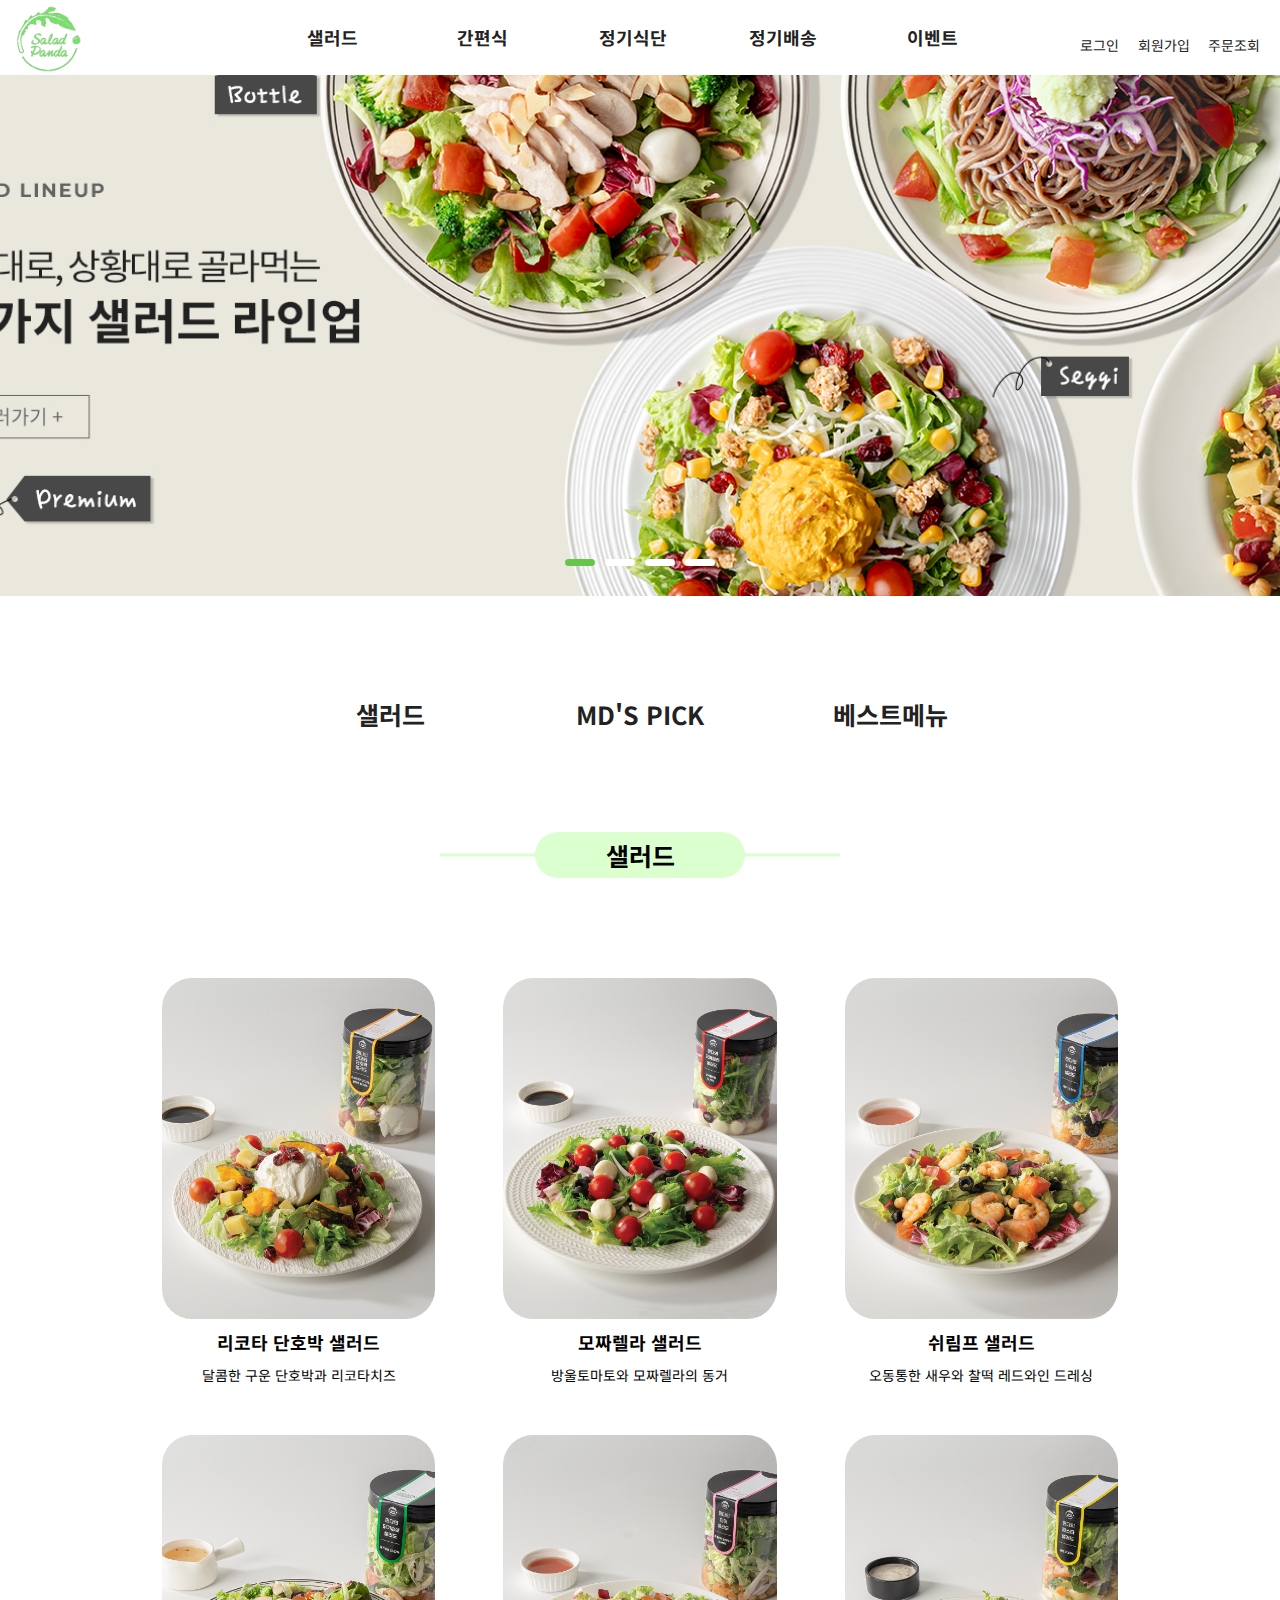
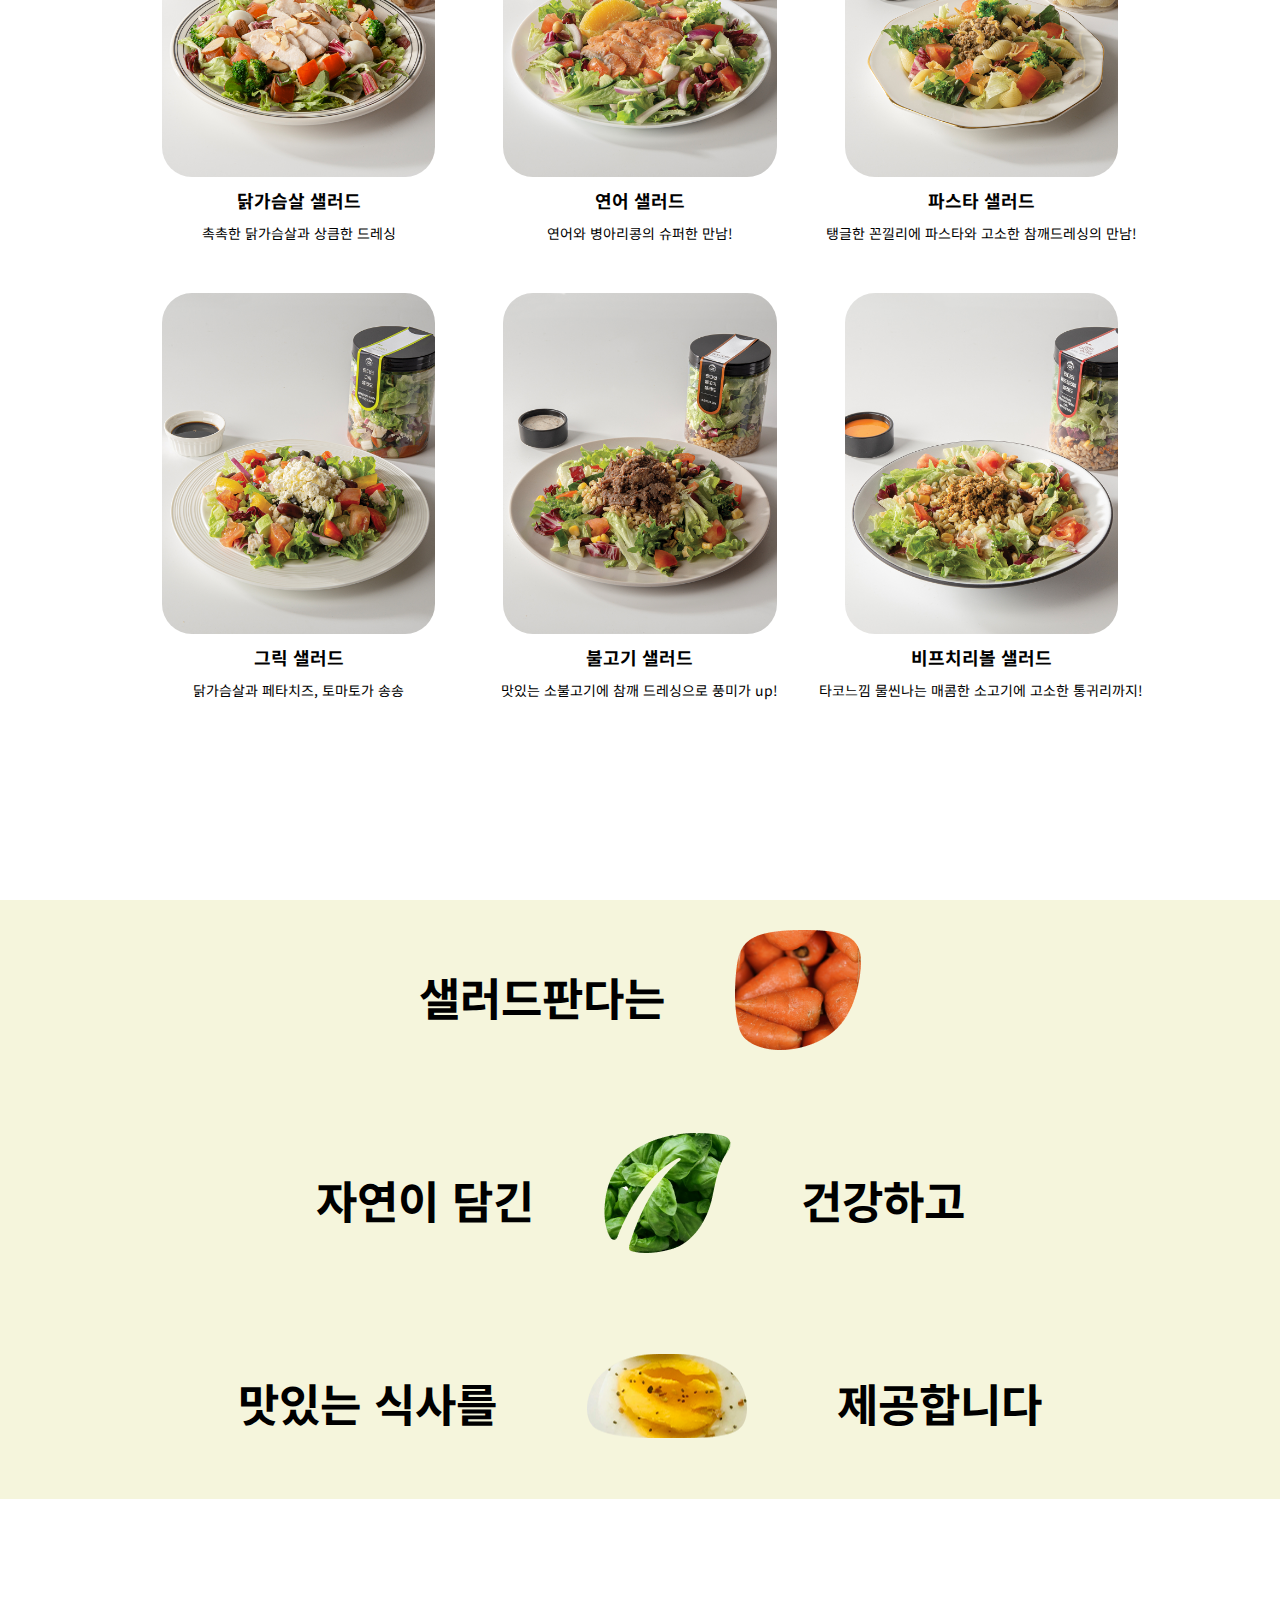
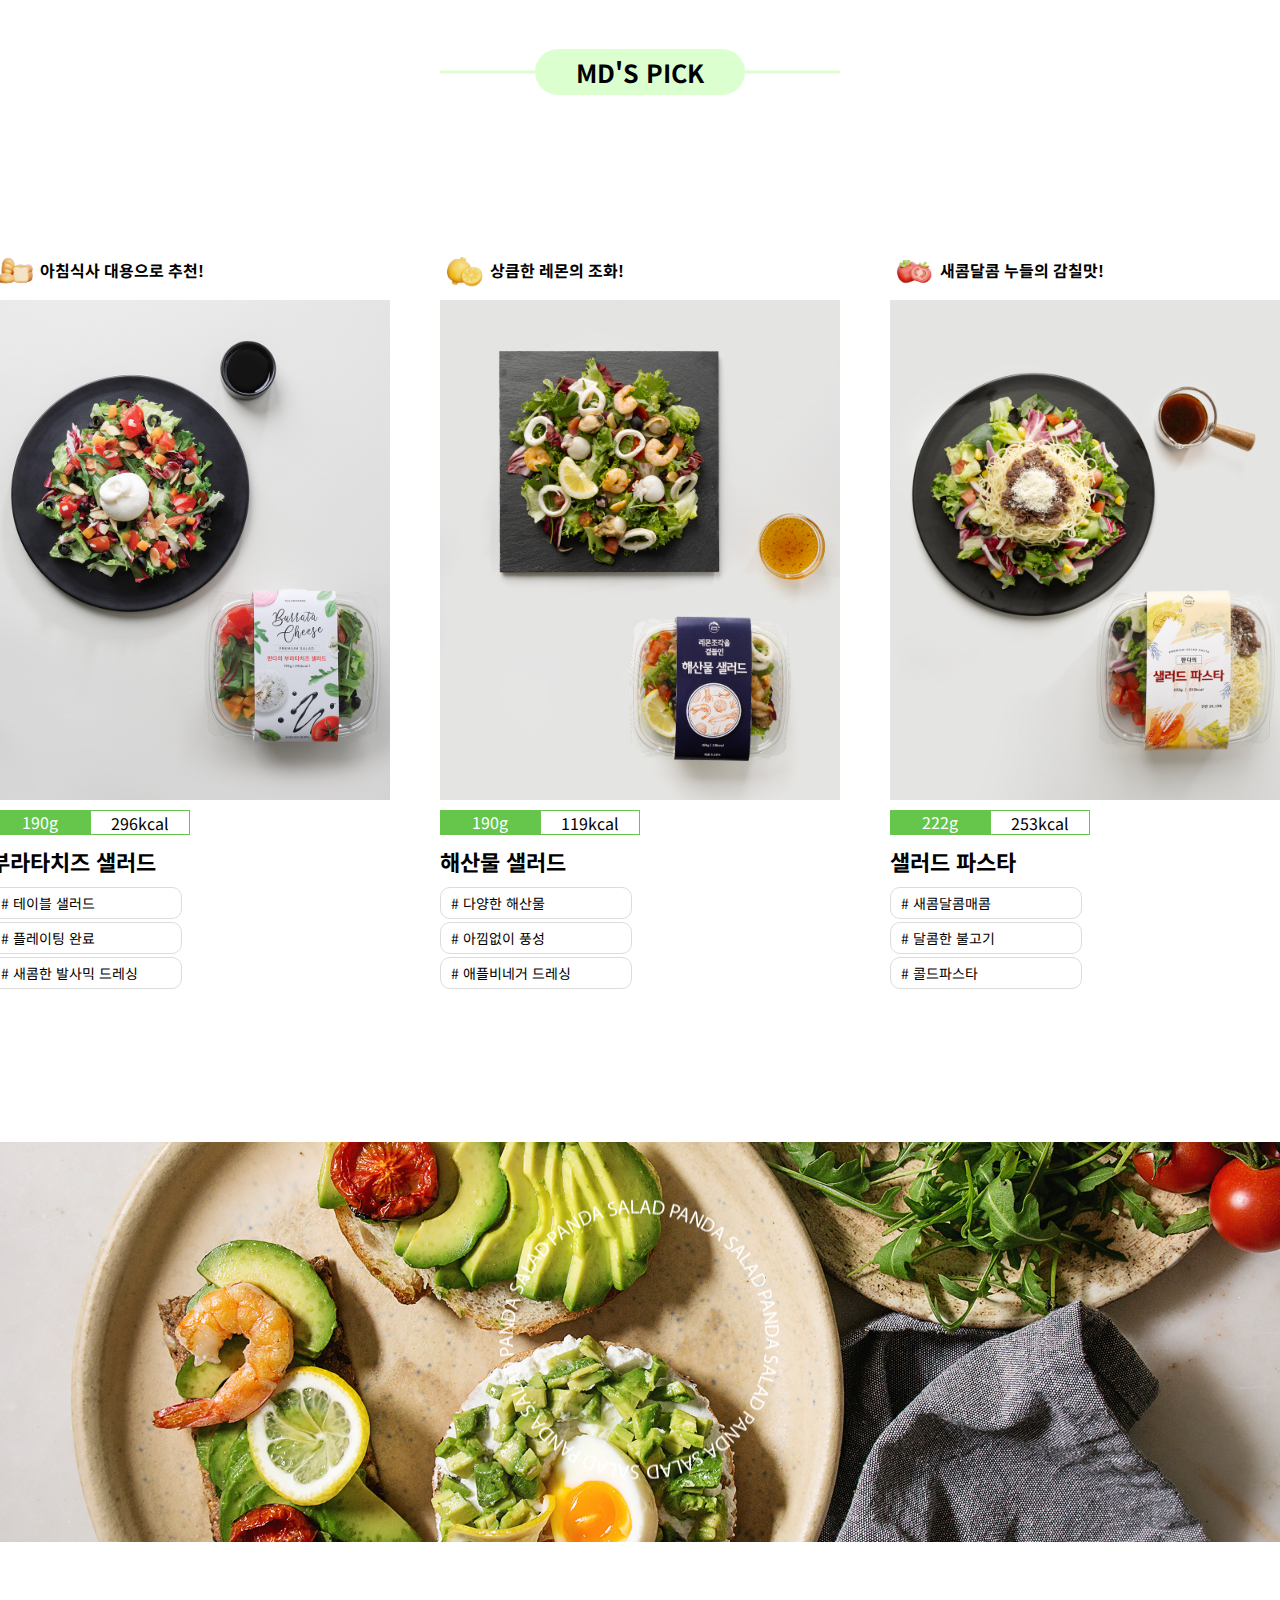
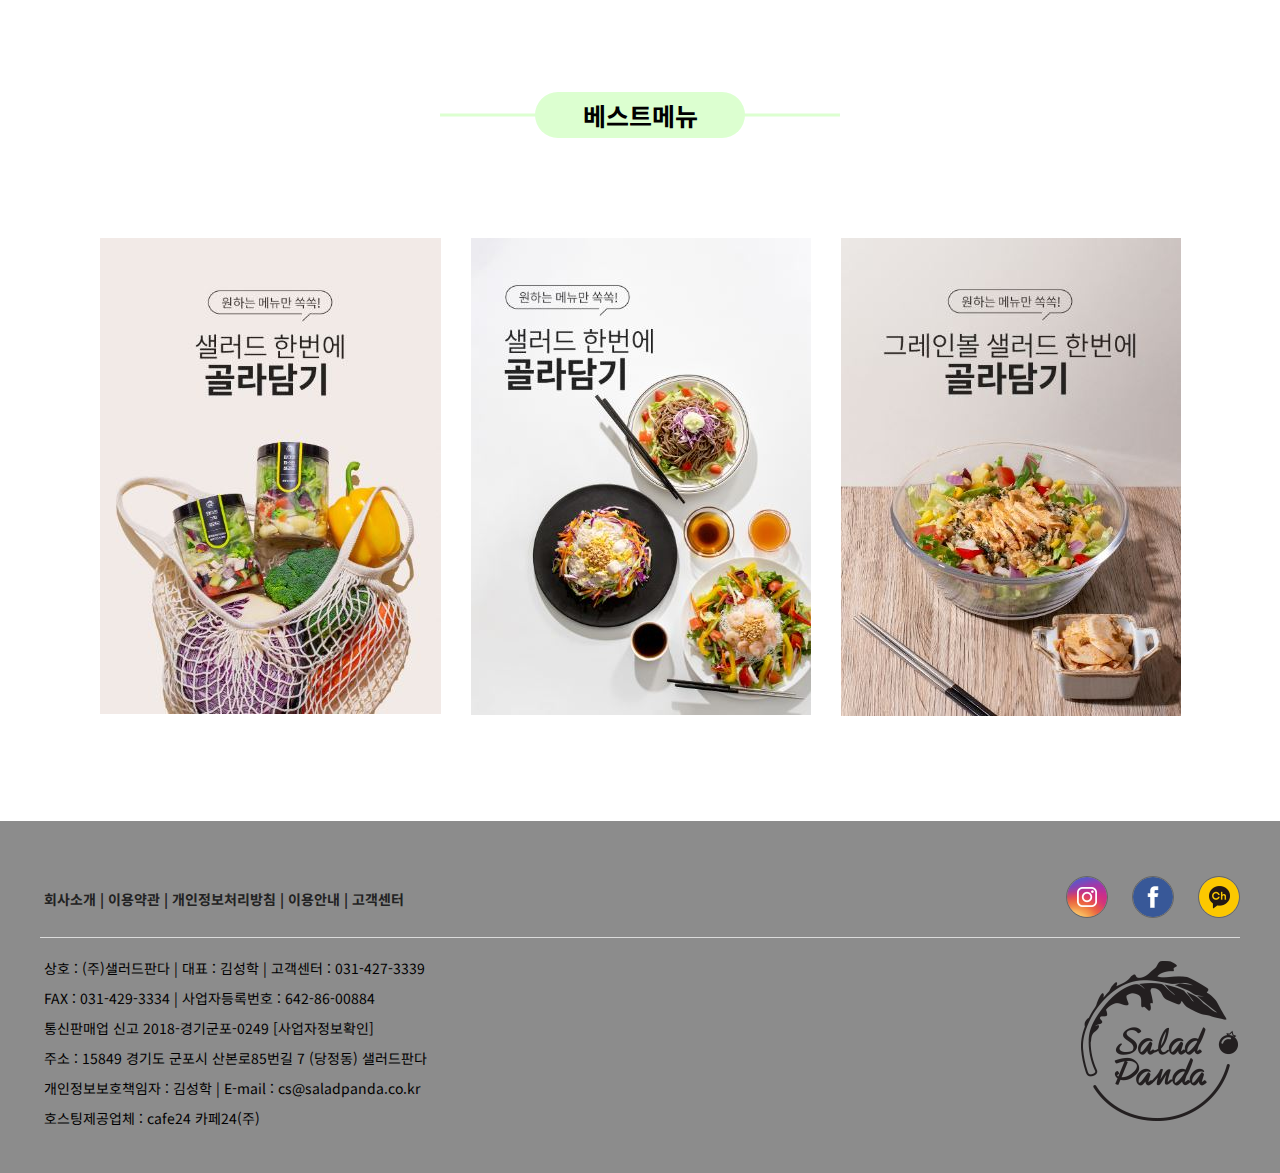
==== subpage1.html @ c969155f "salad" ====
<!DOCTYPE html>
<html lang="ko">
    <head>
        <meta charset="UTF-8" />
        <meta name="viewport" content="width=device-width, initial-scale=1.0" />
        <title>subpage1</title>
        <link rel="stylesheet" href="css/subpage1.css" />
        <script src="js/jquery-3.7.1.min.js"></script>
        <script src="js/subpage1.js"></script>
        <link
            rel="stylesheet"
            href="https://cdnjs.cloudflare.com/ajax/libs/font-awesome/6.7.1/css/all.min.css"
            integrity="sha512-5Hs3dF2AEPkpNAR7UiOHba+lRSJNeM2ECkwxUIxC1Q/FLycGTbNapWXB4tP889k5T5Ju8fs4b1P5z/iB4nMfSQ=="
            crossorigin="anonymous"
            referrerpolicy="no-referrer"
        />
        <link
            href="https://fonts.googleapis.com/css2?family=Black+Han+Sans&family=Dongle&family=Jua&family=Noto+Sans+KR:wght@100..900&family=Ubuntu:ital,wght@0,300;0,400;0,500;0,700;1,300;1,400;1,500;1,700&display=swap"
            rel="stylesheet"
        />
        <link rel="icon" href="img/favicon.png" />
    </head>
    <body>
        <div>
            <header>
                <h1>
                    <a href="subpage1.html"> <img src="img/mainlogo.png" /> </a>
                </h1>
                <ul class="nav">
                    <li>
                        <a href="subpage1.html">샐러드</a>
                        <div class="bar1"></div>
                        <ul class="submenu">
                            <li>
                                <a href="#">샐러드</a>
                            </li>
                            <li>
                                <a href="#">MD'S PICK</a>
                            </li>
                            <li>
                                <a href="#">베스트메뉴</a>
                            </li>
                        </ul>
                    </li>
                    <li>
                        <a href="subpage2.html">간편식</a>
                        <div class="bar1"></div>
                        <ul class="submenu">
                            <li>
                                <a href="#">간편식</a>
                            </li>
                            <li>
                                <a href="#">MD'S PICK</a>
                            </li>
                            <li>
                                <a href="#">베스트메뉴</a>
                            </li>
                        </ul>
                    </li>
                    <li>
                        <a href="subpage3.html">정기식단</a>
                        <div class="bar1"></div>
                        <ul class="submenu">
                            <li>
                                <a href="#">샐러드</a>
                            </li>
                            <li>
                                <a href="#">MD'S PICK</a>
                            </li>
                            <li>
                                <a href="#">베스트메뉴</a>
                            </li>
                        </ul>
                    </li>
                    <li>
                        <a href="#">정기배송</a>
                        <div class="bar1"></div>
                        <ul class="submenu">
                            <li>
                                <a href="#">배송안내</a>
                            </li>
                            <li>
                                <a href="#">배송시간</a>
                            </li>
                            <li>
                                <a href="#">신선포장</a>
                            </li>
                        </ul>
                    </li>
                    <li>
                        <a href="#">이벤트</a>
                        <div class="bar1"></div>
                        <ul class="submenu">
                            <li>
                                <a href="#">이벤트</a>
                            </li>
                            <li>
                                <a href="#">공지사항</a>
                            </li>
                            <li>
                                <a href="#">고객센터</a>
                            </li>
                        </ul>
                    </li>
                </ul>
                <ul class="nav2">
                    <li><a href="#">로그인</a></li>
                    <li><a href="#">회원가입</a></li>
                    <li><a href="#">주문조회</a></li>
                </ul>

                <div class="nav3">
                    <div class="hideMenu">
                        <div class="line1"></div>
                        <div class="line2"></div>
                        <div class="line3"></div>
                    </div>
                    <div class="nav4">
                        <div class="nav4login">
                            <div><a href="#">로그인</a></div>
                            <div><a href="#">회원가입</a></div>
                            <div><a href="#">주문조회</a></div>
                        </div>

                        <ul>
                            <li>
                                <a href="#">샐러드</a>
                                <ul>
                                    <li><a href="#">샐러드</a></li>
                                    <li><a href="#">MD'S PICK</a></li>
                                    <li><a href="#">베스트메뉴</a></li>
                                </ul>
                            </li>
                            <hr />
                            <li>
                                <a href="#">간편식</a>
                                <ul>
                                    <li><a href="#">간편식</a></li>
                                    <li><a href="#">MD'S PICK</a></li>
                                    <li><a href="#">베스트메뉴</a></li>
                                </ul>
                            </li>
                            <hr />
                            <li>
                                <a href="#">정기식단</a>
                                <ul>
                                    <li><a href="#">정기식단</a></li>
                                    <li><a href="#">MD'S PICK</a></li>
                                    <li><a href="#">베스트메뉴</a></li>
                                </ul>
                            </li>
                            <hr />
                            <li>
                                <a href="#">정기배송</a>
                                <ul>
                                    <li><a href="#">배송안내</a></li>
                                    <li><a href="#">배송시간</a></li>
                                    <li><a href="#">신선포장</a></li>
                                </ul>
                            </li>
                            <hr />
                            <li>
                                <a href="#">이벤트</a>
                                <ul>
                                    <li><a href="#">이벤트</a></li>
                                    <li><a href="#">공지사항</a></li>
                                    <li><a href="#">고객센터</a></li>
                                </ul>
                            </li>
                        </ul>
                    </div>
                </div>
            </header>
            <div id="visual">
                <div class="slider">
                    <ul class="panel">
                        <a href="#"><li class="panel1"></li></a>
                        <a href="#"><li class="panel2"></li></a>
                        <a href="#"><li class="panel3"></li></a>
                        <a href="#"><li class="panel4"></li></a>
                    </ul>
                    <ul class="navi">
                        <li class="on"></li>
                        <li></li>
                        <li></li>
                        <li></li>
                    </ul>
                    <a href="#" class="prev"
                        ><i class="fa-solid fa-circle-chevron-left"></i
                    ></a>
                    <a href="#" class="next"
                        ><i class="fa-solid fa-circle-chevron-right"></i
                    ></a>
                </div>
            </div>
            <div id="container">
                <div class="con1">
                    <div class="con1mainTxt">
                        <h3><a href="#">샐러드</a></h3>
                        <h3><a href="#">MD'S PICK</a></h3>
                        <h3><a href="#">베스트메뉴</a></h3>
                    </div>
                    <div class="con1_menu">
                        <div class="top">
                            <h2>샐러드</h2>
                            <div class="hidden"></div>
                        </div>

                        <ul class="con1_menuWrap">
                            <li>
                                <a href="#"
                                    ><img
                                        src="img/subpage1/subpage1_saladmenu1.jpg"
                                /></a>
                                <h4>리코타 단호박 샐러드</h4>
                                <p>달콤한 구운 단호박과 리코타치즈</p>
                            </li>
                            <li>
                                <a href="#"
                                    ><img
                                        src="img/subpage1/subpage1_saladmenu2.jpg"
                                /></a>
                                <h4>모짜렐라 샐러드</h4>
                                <p>방울토마토와 모짜렐라의 동거</p>
                            </li>
                            <li>
                                <a href="#"
                                    ><img
                                        src="img/subpage1/subpage1_saladmenu3.jpg"
                                /></a>
                                <h4>쉬림프 샐러드</h4>
                                <p>오동통한 새우와 찰떡 레드와인 드레싱</p>
                            </li>
                            <li>
                                <a href="#"
                                    ><img
                                        src="img/subpage1/subpage1_saladmenu4.jpg"
                                /></a>
                                <h4>닭가슴살 샐러드</h4>
                                <p>촉촉한 닭가슴살과 상큼한 드레싱</p>
                            </li>
                            <li>
                                <a href="#"
                                    ><img
                                        src="img/subpage1/subpage1_saladmenu5.jpg"
                                /></a>
                                <h4>연어 샐러드</h4>
                                <p>연어와 병아리콩의 슈퍼한 만남!</p>
                            </li>
                            <li>
                                <a href="#"
                                    ><img
                                        src="img/subpage1/subpage1_saladmenu6.jpg"
                                /></a>
                                <h4>파스타 샐러드</h4>
                                <p>
                                    탱글한 꼰낄리에 파스타와 고소한 참깨드레싱의
                                    만남!
                                </p>
                            </li>
                            <li>
                                <a href="#"
                                    ><img
                                        src="img/subpage1/subpage1_saladmenu7.jpg"
                                /></a>
                                <h4>그릭 샐러드</h4>
                                <p>닭가슴살과 페타치즈, 토마토가 송송</p>
                            </li>
                            <li>
                                <a href="#"
                                    ><img
                                        src="img/subpage1/subpage1_saladmenu8.jpg"
                                /></a>
                                <h4>불고기 샐러드</h4>
                                <p>
                                    맛있는 소불고기에 참깨 드레싱으로 풍미가 up!
                                </p>
                            </li>
                            <li>
                                <a href="#"
                                    ><img
                                        src="img/subpage1/subpage1_saladmenu9.jpg"
                                /></a>
                                <h4>비프치리볼 샐러드</h4>
                                <p>
                                    타코느낌 물씬나는 매콤한 소고기에 고소한
                                    통귀리까지!
                                </p>
                            </li>
                        </ul>
                    </div>
                </div>
                <div class="con2">
                    <div class="con2Txt">
                        <ul>
                            <li>샐러드판다는</li>
                            <li class="img1">
                                <img src="img/subpage1/text_shape_01.png" />
                            </li>
                        </ul>
                        <ul>
                            <li>자연이 담긴</li>
                            <li class="img2">
                                <img src="img/subpage1/text_shape_02.png" />
                            </li>
                            <li>건강하고</li>
                        </ul>
                        <ul>
                            <li>맛있는 식사를</li>
                            <li class="img3">
                                <img src="img/subpage1/text_shape_03.png" />
                            </li>
                            <li>제공합니다</li>
                        </ul>
                    </div>
                </div>
                <div class="con3">
                    <div class="top">
                        <h2>MD'S PICK</h2>
                        <div class="hidden"></div>
                    </div>
                    <div class="con3_mdPick">
                        <div>
                            <ul>
                                <li class="con3_mdPickTxt">
                                    <img
                                        src="img/subpage1/subpage1_miniIcon1.JPG"
                                    />
                                    <p>아침식사 대용으로 추천!</p>
                                </li>
                            </ul>
                            <div class="con3_mdPickImg">
                                <a href="#">
                                    <img
                                        src="img/subpage1/subpage1_mdPick1.jpg"
                                /></a>
                            </div>
                            <ul class="con3_mdPickTxt1">
                                <li>
                                    <p class="gram">190g</p>
                                    <p class="kcal">296kcal</p>
                                </li>
                            </ul>
                            <h3>부라타치즈 샐러드</h3>
                            <div class="con3_mdPickTxt2">
                                <p># 테이블 샐러드</p>
                                <p># 플레이팅 완료</p>
                                <p># 새콤한 발사믹 드레싱</p>
                            </div>
                        </div>
                        <div>
                            <ul>
                                <li class="con3_mdPickTxt">
                                    <img
                                        src="img/subpage1/subpage1_miniIcon2.JPG"
                                    />
                                    <p>상큼한 레몬의 조화!</p>
                                </li>
                            </ul>
                            <div class="con3_mdPickImg">
                                <a href="#">
                                    <img
                                        src="img/subpage1/subpage1_mdPick2.jpg"
                                /></a>
                            </div>
                            <ul class="con3_mdPickTxt1">
                                <li>
                                    <p class="gram">190g</p>
                                    <p class="kcal">119kcal</p>
                                </li>
                            </ul>
                            <h3>해산물 샐러드</h3>
                            <div class="con3_mdPickTxt2">
                                <p># 다양한 해산물</p>
                                <p># 아낌없이 풍성</p>
                                <p># 애플비네거 드레싱</p>
                            </div>
                        </div>
                        <div>
                            <ul>
                                <li class="con3_mdPickTxt">
                                    <img
                                        src="img/subpage1/subpage1_miniIcon3.JPG"
                                    />
                                    <p>새콤달콤 누들의 감칠맛!</p>
                                </li>
                            </ul>
                            <div class="con3_mdPickImg">
                                <a href="#">
                                    <img
                                        src="img/subpage1/subpage1_mdPick3.jpg"
                                /></a>
                            </div>
                            <ul class="con3_mdPickTxt1">
                                <li>
                                    <p class="gram">222g</p>
                                    <p class="kcal">253kcal</p>
                                </li>
                            </ul>
                            <h3>샐러드 파스타</h3>
                            <div class="con3_mdPickTxt2">
                                <p># 새콤달콤매콤</p>
                                <p># 달콤한 불고기</p>
                                <p># 콜드파스타</p>
                            </div>
                        </div>
                    </div>
                </div>

                <div class="con4">
                    <div class="circleTxt">
                        <a href="#"
                            ><img src="img/subpage1/circletxt1.png"
                        /></a>
                    </div>
                </div>
                <div class="con5">
                    <div class="top">
                        <h2>베스트메뉴</h2>
                        <div class="hidden"></div>
                    </div>
                    <div class="bestWrap">
                        <div>
                            <a href="#"
                                ><img
                                    src="img/subpage1/subpage1_best_menu1.JPG"
                            /></a>
                        </div>
                        <div>
                            <a href="#"
                                ><img
                                    src="img/subpage1/subpage1_best_menu2.JPG"
                            /></a>
                        </div>
                        <div>
                            <a href="#"
                                ><img
                                    src="img/subpage1/subpage1_best_menu3.JPG"
                            /></a>
                        </div>
                    </div>
                </div>
            </div>

            <footer>
                <div class="footermain">
                    <ul>
                        <li><a href="#">회사소개 |</a></li>
                        <li><a href="#">이용약관 |</a></li>
                        <li><a href="#">개인정보처리방침 |</a></li>
                        <li><a href="#">이용안내 |</a></li>
                        <li><a href="#">고객센터 </a></li>
                    </ul>
                    <ul>
                        <li>
                            <a href="#"><img src="img/sns1.png" /></a>
                        </li>
                        <li>
                            <a href="#"><img src="img/sns2.png" /></a>
                        </li>
                        <li>
                            <a href="#"><img src="img/sns3.png" /></a>
                        </li>
                    </ul>
                </div>

                <div class="footersub">
                    <div class="footersubtxt">
                        <p>
                            상호 : (주)샐러드판다 | <span>대표 : 김성학</span> |
                            <span>고객센터 : 031-427-3339</span>
                        </p>
                        <p>
                            FAX : 031-429-3334 |
                            <span>사업자등록번호 : 642-86-00884</span>
                        </p>
                        <p>
                            통신판매업 신고 2018-경기군포-0249 [사업자정보확인]
                        </p>
                        <p>
                            주소 : 15849 경기도 군포시 산본로85번길 7 (당정동)
                            샐러드판다
                        </p>
                        <p>
                            개인정보보호책임자 : 김성학 |
                            <span>E-mail : cs@saladpanda.co.kr</span>
                        </p>

                        <p>호스팅제공업체 : cafe24 카페24(주)</p>
                    </div>
                    <div>
                        <a href="#"><img src="img/logo.png" /></a>
                    </div>
                </div>
            </footer>
        </div>
    </body>
</html>
---- css/subpage1.css ----
* {
    margin: 0px;
    padding: 0px;
}
ul {
    list-style: none;
}
a {
    text-decoration: none;
    color: #222;
}
html,
body {
    overflow-x: hidden;
    font-family: "Noto Sans KR", sans-serif;
}
/* --------------모바일 버전-------------- */
@media (max-width: 760px) {
    /*header*/
    header {
        width: 100%;
        height: 60px;
        display: flex;
        justify-content: space-between;
        position: fixed;
        z-index: 99;
        background-color: #ffffff;
        margin-top: -20px;
    }
    header a {
        display: block;
    }
    header h1 {
        width: 20%;
        padding: 10px 0px 0px 10px;
    }
    header img {
        width: 50%;
    }
    .nav {
        display: none;
    }
    .submenu {
        display: none;
    }
    .nav2 {
        display: none;
    }
    .hideMenu {
        width: 25px;
        height: 25px;
        /* border: 1px solid red; */
        margin-top: 23px;
        margin-right: 10px;
        position: relative;
        /* display: none; */
    }
    .hideMenu div {
        width: 100%;
        background-color: #222;
        border-radius: 50px;
    }
    .line1 {
        width: 100%;
        height: 3px;
        position: absolute;
        top: 0px;
        left: 0px;
        transition: 0.3s;
    }
    .line2 {
        width: 50%;
        height: 3px;
        position: absolute;
        top: 11px;
        left: 0px;
    }
    .line3 {
        width: 50%;
        height: 3px;
        position: absolute;
        bottom: 0px;
        left: 0px;
    }
    .active .line1 {
        top: 50%;
        transform: translateY(-50%) rotate(35deg);
    }
    .active .line2 {
        opacity: 0;
    }
    .active .line3 {
        bottom: 50%;
        transform: translateY(50%) rotate(-35deg);
    }
    .nav4 {
        width: 100%;
        height: 610px;
        background-color: #fff;
        position: absolute;
        right: 00px;
        top: 60px;
        z-index: 20;
        text-align: center;
        padding: 20px;
        box-sizing: border-box;
        display: none;
    }
    .nav4 a {
        display: block;
    }
    .nav4 > ul > li > a {
        font-size: 18px;
        color: #66c64c;
        font-weight: bold;
    }
    .nav4 li {
        width: 70%;
        display: flex;
        justify-content: space-between;
        text-align: center;
        align-items: center;
        line-height: 30px;
        margin: 0px auto;
        padding: 1px;
    }

    .nav4 li a {
        width: 120px;
        font-size: 14px;
    }
    .nav4 li a:hover {
        font-weight: bold;
        background-color: #66c64c;
        border-radius: 100px;
        color: #fff;
    }
    .nav4 hr {
        width: 100%;
        opacity: 0.5;
    }
    .nav4login {
        width: 100%;
        display: flex;
        justify-content: center;
        gap: 25px;
        padding: 20px;
        margin-bottom: 15px;
        font-size: 14px;
        font-weight: bold;
        box-sizing: border-box;
    }
    .nav4login > div {
        width: 200px;
        height: 30px;
        line-height: 30px;
        border-radius: 10px;
        background-color: rgb(212, 240, 204);
    }

    /*visual*/
    #visual {
        width: 100%;
        height: 100%;
    }
    /*slider*/
    .slider {
        width: 100%;
        height: 0%;
        /* padding-bottom: calc(300 / 1300 * 100%); */
        padding-bottom: 56.25%;
        margin: 10px auto;
        position: relative;
    }
    /*panel*/
    .panel {
        width: 100%;
        height: 400px;
    }
    .panel li {
        position: absolute;
        left: 0px;
        top: 0px;
        width: 100%;
        height: 100%;
        background-repeat: no-repeat;
        background-size: cover;
        background-position: center;
        display: none;
    }
    .panel li:first-child {
        display: block;
    }
    .panel .panel1 {
        background-image: url(../img/moblie_mainpageSlide1.jpg);
    }
    .panel .panel2 {
        background-image: url(../img/moblie_mainpageSlide2.jpg);
    }
    .panel .panel3 {
        background-image: url(../img/moblie_mainpageSlide3.jpg);
    }
    .panel .panel4 {
        background-image: url(../img/moblie_mainpageSlide4.jpg);
    }

    /*navi*/

    .navi {
        position: absolute;
        left: 50%;
        bottom: 30px;
        transform: translateX(-50%);
        display: flex;
        gap: 10px;
    }
    .navi li {
        width: 30px;
        height: 7px;
        background-color: #fff;
        cursor: pointer;
        border-radius: 100px;
    }
    .navi .on {
        background-color: #66c64c;
    }
    /*화살표*/
    .prev,
    .next {
        position: absolute;
        width: 30px;
        height: 20px;
        font-size: 30px;
        color: #66c64c;
        top: 50%;
        transform: translateY(-50%);
    }
    .prev {
        left: 10px;
    }
    .next {
        right: 10px;
    }
    /*container*/
    #container {
        width: 100%;
        height: 100%;
    }
    /*con1*/
    .con1 {
        width: 100%;
        height: 100%;
    }
    .con1mainTxt {
        width: 100%;
        height: 100%;
        text-align: center;
        margin-top: 100px;
        margin-bottom: 30px;
        display: flex;
        justify-content: center;
        /* padding-left: 33px;
    box-sizing: border-box; */
        gap: 50px;
    }
    .con1mainTxt h3 {
        width: 120px;
        font-size: 16px;
    }
    /*con1_menu*/
    .con1_menu {
        width: 100%;
        height: 100%;
    }
    .con1_menu h2 {
        width: 150px;
        font-size: 20px;
        text-align: center;
        margin: 70px auto;
        background-color: rgb(220, 255, 208);
        border-radius: 100px;
        padding: 5px;
    }
    .top {
        position: relative;
    }
    .hidden {
        width: 180px;
        height: 3px;
        background-color: rgb(220, 255, 208);
        position: absolute;
        left: 50%;
        top: 50%;
        transform: translate(-50%, -50%);
        z-index: -10;
    }
    /*con1_menuWrap*/
    .con1_menuWrap {
        width: 100%;
        display: flex;
        justify-content: center;
        gap: 10px;
        flex-wrap: wrap;
        text-align: center;
        /* margin: 50px auto; */
    }
    .con1_menuWrap li {
        width: calc(100% / 3 - 10px);
        margin-bottom: 50px;
    }
    .con1_menuWrap li img {
        width: 80%;
        height: auto;
        border-radius: 30px;
    }
    .con1_menuWrap h4 {
        font-size: 15px;
        padding: 5px 0px 10px 0px;
    }
    .con1_menuWrap p {
        font-size: 10px;
    }
    /*con2*/
    .con2 {
        width: 100%;
        height: 100%;
        background-color: beige;
        margin-top: 150px;
    }
    .con2Txt ul {
        width: 100%;
        height: 100%;
        display: flex;
        justify-content: center;
        /* gap: 30px; */
        align-items: center;
        margin: 0px auto;
        margin-bottom: 10px;
        padding: 30px;
        box-sizing: border-box;
    }
    .con2Txt li {
        font-size: 18px;
        font-weight: bold;
        /* border: 1px solid red; */
        text-align: center;
    }
    .con2Txt li img {
        width: 60%;
    }
    .con2Txt .img1 {
        animation: img1 4s infinite;
    }

    @keyframes img1 {
        0% {
            transform: rotate(0deg);
        }
        50% {
            transform: rotate(90deg);
        }
        100% {
            transform: rotate(0deg);
        }
    }
    .con2Txt .img2 {
        animation: img2 4s infinite;
    }

    @keyframes img2 {
        0% {
            transform: rotate(90deg);
        }
        50% {
            transform: rotate(180deg);
        }
        100% {
            transform: rotate(90deg);
        }
    }
    .con2Txt .img3 {
        animation: img3 4s infinite;
    }

    @keyframes img3 {
        0% {
            transform: translateY(00px);
        }
        50% {
            transform: translateY(40px);
        }
        100% {
            transform: translateY(0px);
        }
    }
    /*con3*/
    .con3 {
        width: 100%;
        height: 100%;
    }
    .con3 h2 {
        width: 150px;
        font-size: 20px;
        text-align: center;
        margin: 100px auto;
        background-color: rgb(220, 255, 208);
        border-radius: 100px;
        padding: 5px;
    }
    .top {
        position: relative;
    }
    .hidden {
        width: 280px;
        height: 3px;
        background-color: rgb(220, 255, 208);
        position: absolute;
        left: 50%;
        top: 50%;
        transform: translate(-50%, -50%);
        z-index: -10;
    }
    .con3_mdPick {
        width: 100%;
        /* display: flex; */
        justify-content: center;
        gap: 30px;
        padding: 0px 20px 0px 20px;
        box-sizing: border-box;
    }

    .con3_mdPick h3 {
        font-size: 22px;
        margin: -5px 0px 10px 0px;
        /* float: right;
        margin-top: -50px; */
    }
    .con3_mdPickTxt {
        display: flex;
        justify-content: center;
        align-items: center;
        font-weight: bold;
        margin-top: 50px;
        margin-bottom: 5px;
        font-size: 16px;
    }
    .con3_mdPickTxt img {
        width: 50px;
        height: 50px;
    }

    .con3_mdPickImg img {
        width: 100%;
    }
    .con3_mdPickTxt1 li {
        width: 100%;
        margin: 5px 0px 5px 0px;
        /* display: flex; */
        /* justify-content: left; */
        text-align: center;
        /* align-items: center; */
    }
    .con3_mdPickTxt1 .gram {
        width: 100px;
        height: 25px;
        background-color: #66c64c;
        color: #fff;
        float: right;
    }
    .con3_mdPickTxt1 .kcal {
        width: 100px;
        height: 25px;
        border: 1px solid #66c64c;
        box-sizing: border-box;
        float: right;
    }
    .con3_mdPickTxt2 {
        display: flex;
        justify-content: center;
        margin-top: 30px;
    }
    .con3_mdPickTxt2 p {
        width: 150px;
        line-height: 30px;
        font-size: 12px;
        /* text-align: center; */
        padding-left: 10px;
        border: 1px solid gainsboro;
        border-radius: 10px;
        margin-bottom: 3px;
    }
    /*con4*/
    .con4 {
        width: 100%;
        height: 400px;
        /* border: 1px solid red; */
        margin-top: 150px;
        background-image: url(../img/subpage1/subpage1_banner1.jpg);
        background-repeat: no-repeat;
        background-position: center;
        background-size: cover;
        position: relative;
    }

    .circleTxt {
        position: absolute;
        left: 50%;
        top: 50%;
        transform: translate(-50%, -50%);
    }

    .circleTxt img {
        animation: circle 10s infinite;
    }
    @keyframes circle {
        0% {
            transform: rotate(0deg);
        }

        100% {
            transform: rotate(360deg);
        }
    }
    /*con5*/
    .con5 {
        width: 100%;
        margin-top: 150px;
    }

    .con5 h2 {
        width: 200px;
        font-size: 25px;
        text-align: center;
        margin: 100px auto;
        background-color: rgb(220, 255, 208);
        border-radius: 100px;
        padding: 5px;
    }
    .top {
        position: relative;
    }
    .hidden {
        width: 400px;
        height: 3px;
        background-color: rgb(220, 255, 208);
        position: absolute;
        left: 50%;
        top: 50%;
        transform: translate(-50%, -50%);
        z-index: -10;
    }
    .bestWrap {
        /* border: 1px solid red; */
        display: flex;
        justify-content: center;
        gap: 30px;
        text-align: center;
    }
    .bestWrap img {
        width: 80%;
        object-fit: contain;
    }
    /*footer*/
    footer {
        width: 100%;
        height: 100%;
        background-color: #8c8c8c;
        padding: 20px 10px 5px 10px;
        box-sizing: border-box;
        margin-top: 100px;
    }
    .footermain {
        width: 100%;
        /* display: flex; */
        /* justify-content: center; */
        /* margin: 0px auto; */
        /* padding: 15px 0px 15px 0px; */
        /* box-sizing: border-box; */
        font-weight: bold;
        font-size: 12px;
        /* border: 1px solid red; */
    }
    .footermain ul {
        width: 100%;
        display: flex;
        justify-content: center;
        /* align-items: center; */
        /* text-align: center; */
    }
    .footermain li {
        text-indent: 4px;
    }
    .footermain img {
        width: 30px;
        height: 30px;
        border: 1px solid #666666;
        border-radius: 100%;
    }
    .footermain ul:nth-child(2) {
        margin-top: 20px;
        width: 100%;
        gap: 10px;
    }
    .footersub {
        width: 100%;
        /* display: flex; */
        /* justify-content: center; */
        margin: 15px auto;
        /* align-items: center; */
        border-top: 1px solid rgb(219, 219, 219);
        padding-top: 15px;
        text-indent: 4px;
        /* border: 1px solid red; */
        text-align: center;
    }
    /* .footersub > div {
        width: 100%;
        text-align: center;
    } */
    .footersub div:nth-child(2) {
        width: 100%;
        /* border: 1px solid red; */
        margin-top: 10px;
    }
    .footersub div:nth-child(2) img {
        width: 20%;
    }
    .footersubtxt p {
        text-align: left;
        line-height: 30px;
        font-size: 12px;
        text-align: center;
    }
}
/* --------------테블릿 버전-------------- */
@media (min-width: 760px) and (max-width: 1200px) {
    /*header*/
    header {
        width: 100%;
        height: 60px;
        display: flex;
        justify-content: space-between;
        position: relative;
        position: fixed;
        z-index: 99;
        background-color: #ffffff;
    }
    header a {
        display: block;
    }
    header h1 {
        padding: 3px 0px 0px 10px;
    }
    header img {
        width: 35%;
    }
    .nav {
        width: 65%;
        display: flex;
        text-align: center;
        align-items: center;
        z-index: 10;
    }
    .nav > li {
        width: 120px;
        height: 60px;
        position: relative;
    }
    .nav > li:hover {
        background-color: rgba(163, 233, 130, 0.2);
    }
    .nav > li > a {
        height: 60px;
        line-height: 60px;
        font-size: 1rem;
        font-weight: bold;
    }
    .bar1 {
        width: 0px;
        height: 3px;
        background-color: rgba(26, 199, 10, 1);
        position: absolute;
        bottom: 0px;
        left: 50%;
        transform: translateX(-50%);
    }
    .submenu {
        height: 60px;
        line-height: 60px;
        display: none;
    }
    .submenu li {
        background-color: #fff;
    }
    .submenu li:hover {
        background-color: rgba(26, 199, 10, 0.555);
        font-weight: bold;
        font-size: 18px;
    }
    .submenu li a:hover {
        color: #fff;
    }
    .nav2 {
        display: none;
    }

    .hideMenu {
        width: 25px;
        height: 25px;
        margin-top: 18px;
        margin-right: 10px;
        position: absolute;
        right: 0;
        top: 0;
    }
    .hideMenu div {
        width: 100%;
        background-color: #222;
        border-radius: 50px;
    }
    .line1 {
        width: 100%;
        height: 3px;
        position: absolute;
        top: 0px;
        left: 0px;
        transition: 0.3s;
    }
    .line2 {
        width: 50%;
        height: 3px;
        position: absolute;
        top: 11px;
        left: 0px;
    }
    .line3 {
        width: 50%;
        height: 3px;
        position: absolute;
        bottom: 0px;
        left: 0px;
    }
    .active .line1 {
        top: 50%;
        transform: translateY(-50%) rotate(35deg);
    }
    .active .line2 {
        opacity: 0;
    }
    .active .line3 {
        bottom: 50%;
        transform: translateY(50%) rotate(-35deg);
    }

    .nav4 {
        width: 40%;
        height: 650px;
        background-color: #ffffff;
        position: absolute;
        right: 00px;
        top: 60px;
        z-index: 20;
        text-align: center;
        padding: 7px;
        box-sizing: border-box;
        display: none;
    }

    .nav4 a {
        display: block;
    }
    .nav4 > ul > li > a {
        font-size: 16px;
        color: #66c64c;
        font-weight: bold;
    }
    .nav4 li {
        width: 70%;
        display: flex;
        justify-content: space-between;
        text-align: center;
        align-items: center;
        line-height: 30px;
        margin: 0px auto;
    }

    .nav4 li a {
        width: 120px;
        font-size: 14px;
    }
    .nav4 li a:hover {
        font-weight: bold;
        background-color: #66c64c;
        border-radius: 100px;
        color: #fff;
    }
    .nav4 hr {
        width: 100%;
        opacity: 0.5;
        margin: 10px 0px;
    }
    .nav4login {
        width: 100%;
        display: flex;
        justify-content: center;
        gap: 25px;
        padding: 20px;
        margin-bottom: 15px;
        font-size: 14px;
        font-weight: bold;
        box-sizing: border-box;
    }
    .nav4login > div {
        width: 200px;
        height: 30px;
        line-height: 30px;
        border-radius: 10px;
        background-color: rgb(212, 240, 204);
    }
    /*visual*/
    #visual {
        width: 100%;
        height: 100%;
    }
    /*slider*/
    .slider {
        width: 100%;
        height: 0;
        padding-bottom: 35%;
        margin: 0px auto;
        position: relative;
    }
    /*panel*/
    .panel {
        width: 100%;
        height: 100%;
    }
    .panel li {
        position: absolute;
        left: 0px;
        top: 0px;
        width: 100%;
        height: 100%;
        background-repeat: no-repeat;
        background-size: cover;
        background-position: center;
        display: none;
    }
    .panel li:first-child {
        display: block;
    }
    .panel .panel1 {
        background-image: url(../img/mainpageSlide1.jpg);
    }
    .panel .panel2 {
        background-image: url(../img/mainpageSlide2.jpg);
    }
    .panel .panel3 {
        background-image: url(../img/mainpageSlide3.jpg);
    }
    .panel .panel4 {
        background-image: url(../img/mainpageSlide4.jpg);
    }

    /*navi*/

    .navi {
        position: absolute;
        left: 50%;
        bottom: 30px;
        transform: translateX(-50%);
        display: flex;
        gap: 10px;
    }
    .navi li {
        width: 30px;
        height: 7px;
        background-color: #fff;
        cursor: pointer;
        border-radius: 100px;
    }
    .navi .on {
        background-color: #66c64c;
    }
    /*화살표*/
    .prev,
    .next {
        position: absolute;
        width: 30px;
        height: 20px;
        font-size: 30px;
        color: #66c64c;
        top: 45%;
        transform: translateY(-45%);
    }
    .prev {
        left: 10px;
    }
    .next {
        right: 10px;
    }
    /*container*/
    #container {
        width: 100%;
        height: 100%;
    }
    /*con1*/
    .con1 {
        width: 100%;
        height: 100%;
    }
    .con1mainTxt {
        width: 100%;
        height: 100%;
        text-align: center;
        margin-top: 100px;
        margin-bottom: 30px;

        display: flex;
        justify-content: center;
        gap: 50px;
    }
    .con1mainTxt h3 {
        width: 150px;
        font-size: 22px;
    }
    /*con1_menu*/
    .con1_menu {
        width: 100%;
        height: 100%;
    }
    .con1_menu h2 {
        width: 200px;
        font-size: 25px;
        text-align: center;
        margin: 70px auto;
        background-color: rgb(220, 255, 208);
        border-radius: 100px;
        padding: 5px;
    }
    .top {
        position: relative;
    }
    .hidden {
        width: 400px;
        height: 3px;
        background-color: rgb(220, 255, 208);
        position: absolute;
        left: 50%;
        top: 50%;
        transform: translate(-50%, -50%);
        z-index: -10;
    }
    /*con1_menuWrap*/
    .con1_menuWrap {
        width: 100%;
        display: flex;
        justify-content: center;
        gap: 20px;
        flex-wrap: wrap;
        text-align: center;
        margin: 50px auto;
    }
    .con1_menuWrap li {
        width: calc(100% / 3 - 20px);
        margin-bottom: 50px;
    }
    .con1_menuWrap li img {
        width: 80%;
        height: auto;
        border-radius: 30px;
    }
    .con1_menuWrap h4 {
        font-size: 18px;
        padding: 5px 0px 10px 0px;
    }
    .con1_menuWrap p {
        font-size: 14px;
    }
    /*con2*/
    .con2 {
        width: 100%;
        height: 100%;
        background-color: beige;
        margin-top: 150px;
    }
    .con2Txt ul {
        width: 80%;
        display: flex;
        justify-content: center;
        gap: 30px;
        align-items: center;
        margin: 0px auto;
        margin-bottom: 10px;
        padding: 30px;
    }
    .con2Txt li {
        font-size: 40px;
        font-weight: bold;
    }
    .con2Txt .img1 {
        animation: img1 4s infinite;
    }

    @keyframes img1 {
        0% {
            transform: rotate(0deg);
        }
        50% {
            transform: rotate(90deg);
        }
        100% {
            transform: rotate(0deg);
        }
    }
    .con2Txt .img2 {
        animation: img2 4s infinite;
    }

    @keyframes img2 {
        0% {
            transform: rotate(90deg);
        }
        50% {
            transform: rotate(180deg);
        }
        100% {
            transform: rotate(90deg);
        }
    }
    .con2Txt .img3 {
        animation: img3 4s infinite;
    }

    @keyframes img3 {
        0% {
            transform: translateY(00px);
        }
        50% {
            transform: translateY(40px);
        }
        100% {
            transform: translateY(0px);
        }
    }
    /*con3*/
    .con3 {
        width: 100%;
        height: 100%;
    }
    .con3 h2 {
        width: 200px;
        font-size: 25px;
        text-align: center;
        margin: 100px auto;
        background-color: rgb(220, 255, 208);
        border-radius: 100px;
        padding: 5px;
    }
    .top {
        position: relative;
    }
    .hidden {
        width: 400px;
        height: 3px;
        background-color: rgb(220, 255, 208);
        position: absolute;
        left: 50%;
        top: 50%;
        transform: translate(-50%, -50%);
        z-index: -10;
    }
    .con3_mdPick {
        width: 100%;
        display: flex;
        justify-content: center;
        gap: 30px;
        padding: 0px 20px 0px 20px;
        box-sizing: border-box;
    }
    .con3_mdPick h3 {
        font-size: 22px;
        margin: 10px 0px 10px 0px;
    }
    .con3_mdPickTxt {
        display: flex;
        align-items: center;
        font-weight: bold;
        margin-bottom: 5px;
        font-size: 13px;
    }
    .con3_mdPickTxt img {
        width: 50px;
        height: 50px;
    }
    /* .con3_mdPickImg {
        text-align: center;
    } */
    .con3_mdPickImg img {
        width: 100%;
    }
    .con3_mdPickTxt1 li {
        width: 100%;
        margin: 5px 0px 5px 0px;
        display: flex;
        justify-content: left;
        text-align: center;
        align-items: center;
    }
    .con3_mdPickTxt1 .gram {
        width: 100px;
        height: 25px;
        background-color: #66c64c;
        color: #fff;
    }
    .con3_mdPickTxt1 .kcal {
        width: 100px;
        height: 25px;
        border: 1px solid #66c64c;
        box-sizing: border-box;
    }
    .con3_mdPickTxt2 p {
        width: 180px;
        line-height: 30px;
        font-size: 14px;
        /* text-align: center; */
        padding-left: 10px;
        border: 1px solid gainsboro;
        border-radius: 10px;
        margin-bottom: 3px;
    }
    /*con4*/
    .con4 {
        width: 100%;
        height: 600px;
        /* border: 1px solid red; */
        margin-top: 150px;
        background-image: url(../img/subpage1/subpage1_banner1.jpg);
        background-repeat: no-repeat;
        background-position: center;
        background-size: cover;
        position: relative;
    }

    .circleTxt {
        position: absolute;
        left: 50%;
        top: 50%;
        transform: translate(-50%, -50%);
    }

    .circleTxt img {
        animation: circle 10s infinite;
    }
    @keyframes circle {
        0% {
            transform: rotate(0deg);
        }

        100% {
            transform: rotate(360deg);
        }
    }
    /*con5*/
    .con5 {
        width: 100%;
        margin-top: 150px;
    }

    .con5 h2 {
        width: 200px;
        font-size: 25px;
        text-align: center;
        margin: 100px auto;
        background-color: rgb(220, 255, 208);
        border-radius: 100px;
        padding: 5px;
    }
    .top {
        position: relative;
    }
    .hidden {
        width: 400px;
        height: 3px;
        background-color: rgb(220, 255, 208);
        position: absolute;
        left: 50%;
        top: 50%;
        transform: translate(-50%, -50%);
        z-index: -10;
    }
    .bestWrap {
        /* border: 1px solid red; */
        display: flex;
        justify-content: center;
        gap: 30px;
        text-align: center;
    }
    .bestWrap img {
        width: 80%;
        object-fit: contain;
    }
    /*footer*/
    footer {
        width: 100%;
        height: 100%;
        background-color: #8c8c8c;
        padding: 40px;
        margin-top: 100px;
        box-sizing: border-box;
        font-size: 12px;
    }
    .footermain {
        width: 100%;
        display: flex;
        justify-content: center;
        margin: 0px auto;
        padding: 15px 0px 15px 0px;
        font-weight: bold;
    }
    .footermain ul {
        width: 100%;
        display: flex;
        align-items: center;
        text-align: center;
    }
    .footermain li {
        text-indent: 4px;
    }
    .footermain img {
        width: 40px;
        height: 40px;
        border: 1px solid #666666;
        border-radius: 100%;
    }
    .footermain ul:nth-child(2) {
        width: 20%;
        gap: 20px;
    }
    .footersub {
        width: 100%;
        display: flex;
        justify-content: center;
        margin: 0px auto;
        align-items: center;
        border-top: 1px solid rgb(219, 219, 219);
        padding-top: 15px;
        text-indent: 4px;
    }
    .footersub > div {
        width: 100%;
        text-align: center;
    }
    .footersub div:nth-child(2) {
        width: 20%;
    }
    .footersubtxt p {
        text-align: left;
        line-height: 30px;
    }
}
/******************pc version*************/
@media (min-width: 1200px) {
    /*header*/
    header {
        width: 100%;
        height: 75px;
        display: flex;
        justify-content: space-between;
        position: fixed;
        z-index: 99;
        background-color: #ffffff;
    }
    header a {
        display: block;
    }
    header h1 {
        padding: 5px 0px 0px 15px;
    }
    header img {
        width: 40%;
    }
    .nav {
        display: flex;
        text-align: center;
        margin: 0px auto;
        align-items: center;
        z-index: 10;
    }
    .nav > li {
        width: 150px;
        height: 75px;
        position: relative;
    }
    .nav > li:hover {
        background-color: rgba(163, 233, 130, 0.2);
    }
    .nav > li > a {
        height: 75px;
        line-height: 75px;
        font-size: 18px;
        font-weight: bold;
    }
    .bar1 {
        width: 0px;
        height: 3px;
        background-color: rgba(26, 199, 10, 1);
        position: absolute;
        bottom: 0px;
        left: 50%;
        transform: translateX(-50%);
    }
    .submenu {
        height: 70px;
        line-height: 70px;
        display: none;
        background-color: #fff;
    }
    .submenu li {
        background-color: #fff;
    }
    .submenu li:hover {
        background-color: rgba(26, 199, 10, 0.5);
        font-weight: bold;
        font-size: 20px;
    }
    .submenu li a:hover {
        color: #fff;
    }
    .nav2 {
        width: 200px;
        display: flex;
        justify-content: space-between;
        gap: 10px;
        align-items: center;
        font-size: 14px;
        margin-top: 15px;
        padding-right: 20px;
        box-sizing: border-box;
    }
    .nav3 {
        display: none;
    }

    /*visual*/
    #visual {
        width: 100%;
        height: 100%;
    }
    /*slider*/
    .slider {
        width: 100%;
        height: 596px;
        margin: 00px auto;
        position: relative;
    }
    /*panel*/
    .panel {
        width: 100%;
        height: 100%;
    }
    .panel li {
        position: absolute;
        left: 0px;
        top: 0px;
        width: 100%;
        height: 100%;
        background-repeat: no-repeat;
        background-size: cover;
        background-position: center;
        display: none;
    }
    .panel li:first-child {
        display: block;
    }
    .panel .panel1 {
        background-image: url(../img/mainpageSlide4.jpg);
    }
    .panel .panel2 {
        background-image: url(../img/mainpageSlide3.jpg);
    }
    .panel .panel3 {
        background-image: url(../img/mainpageSlide2.jpg);
    }
    .panel .panel4 {
        background-image: url(../img/mainpageSlide1.jpg);
    }

    /*navi*/

    .navi {
        position: absolute;
        left: 50%;
        bottom: 30px;
        transform: translateX(-50%);
        display: flex;
        gap: 10px;
    }
    .navi li {
        width: 30px;
        height: 7px;
        background-color: #fff;
        cursor: pointer;
        border-radius: 100px;
    }
    .navi .on {
        background-color: #66c64c;
    }
    /*화살표*/
    .prev,
    .next {
        position: absolute;
        width: 30px;
        height: 20px;
        font-size: 30px;
        color: #66c64c;
        top: 55%;
        transform: translateY(-55%);
    }
    .prev {
        left: 10px;
    }
    .next {
        right: 10px;
    }
    /*container*/
    #container {
        width: 100%;
        height: 100%;
    }
    /*con1*/
    .con1 {
        width: 100%;
        height: 100%;
    }
    .con1mainTxt {
        width: 100%;
        height: 100%;
        text-align: center;
        margin-top: 100px;
        margin-bottom: 30px;
        font-size: 30px;
        display: flex;
        justify-content: center;
        gap: 50px;
    }
    .con1mainTxt h3 {
        width: 200px;
        font-size: 25px;
    }
    /*con1_menu*/
    .con1_menu {
        width: 100%;
        height: 100%;
    }
    .con1_menu h2 {
        width: 200px;
        font-size: 25px;
        text-align: center;
        margin: 100px auto;
        background-color: rgb(220, 255, 208);
        border-radius: 100px;
        padding: 5px;
    }
    .top {
        position: relative;
    }
    .hidden {
        width: 400px;
        height: 3px;
        background-color: rgb(220, 255, 208);
        position: absolute;
        left: 50%;
        top: 50%;
        transform: translate(-50%, -50%);
        z-index: -10;
    }
    /*con1_menuWrap*/
    .con1_menuWrap {
        width: 80%;
        display: flex;
        justify-content: center;
        flex-wrap: wrap;
        text-align: center;
        margin: 0px auto;
    }
    .con1_menuWrap li {
        width: calc(100% / 3);
        margin-bottom: 50px;
    }
    .con1_menuWrap li img {
        width: 80%;
        height: auto;
        border-radius: 30px;
    }
    .con1_menuWrap h4 {
        font-size: 18px;
        padding: 5px 0px 10px 0px;
    }
    .con1_menuWrap p {
        font-size: 14px;
    }
    /*con2*/
    .con2 {
        width: 100%;
        height: 100%;
        background-color: beige;
        margin-top: 150px;
    }
    .con2Txt ul {
        width: 80%;
        display: flex;
        justify-content: center;
        gap: 70px;
        align-items: center;
        margin: 0px auto;
        margin-bottom: 10px;
        padding: 30px;
    }
    .con2Txt li {
        font-size: 45px;
        font-weight: bold;
    }
    .con2Txt .img1 {
        animation: img1 4s infinite;
    }

    @keyframes img1 {
        0% {
            transform: rotate(0deg);
        }
        50% {
            transform: rotate(90deg);
        }
        100% {
            transform: rotate(0deg);
        }
    }
    .con2Txt .img2 {
        animation: img2 4s infinite;
    }

    @keyframes img2 {
        0% {
            transform: rotate(90deg);
        }
        50% {
            transform: rotate(180deg);
        }
        100% {
            transform: rotate(90deg);
        }
    }
    .con2Txt .img3 {
        animation: img3 4s infinite;
    }

    @keyframes img3 {
        0% {
            transform: translateY(00px);
        }
        50% {
            transform: translateY(40px);
        }
        100% {
            transform: translateY(0px);
        }
    }
    /*con3*/
    .con3 {
        width: 100%;
        height: 100%;
    }
    .con3 h2 {
        width: 200px;
        font-size: 25px;
        text-align: center;
        margin: 150px auto;
        background-color: rgb(220, 255, 208);
        border-radius: 100px;
        padding: 5px;
    }
    .top {
        position: relative;
    }
    .hidden {
        width: 400px;
        height: 3px;
        background-color: rgb(220, 255, 208);
        position: absolute;
        left: 50%;
        top: 50%;
        transform: translate(-50%, -50%);
        z-index: -10;
    }
    .con3_mdPick {
        width: 100%;
        display: flex;
        justify-content: center;
        gap: 50px;
    }
    .con3_mdPick h3 {
        font-size: 22px;
        margin: 10px 0px 10px 0px;
    }
    .con3_mdPickTxt {
        display: flex;
        align-items: center;
        font-weight: bold;
        margin-bottom: 5px;
    }
    .con3_mdPickTxt img {
        width: 50px;
        height: 50px;
    }
    .con3_mdPickImg img {
        width: 400px;
    }
    .con3_mdPickTxt1 li {
        width: 100%;
        margin: 5px 0px 5px 0px;
        display: flex;
        justify-content: left;
        text-align: center;
        align-items: center;
    }
    .con3_mdPickTxt1 .gram {
        width: 100px;
        height: 25px;
        background-color: #66c64c;
        color: #fff;
    }
    .con3_mdPickTxt1 .kcal {
        width: 100px;
        height: 25px;
        border: 1px solid #66c64c;
        box-sizing: border-box;
    }
    .con3_mdPickTxt2 p {
        width: 180px;
        line-height: 30px;
        font-size: 14px;
        /* text-align: center; */
        padding-left: 10px;
        border: 1px solid gainsboro;
        border-radius: 10px;
        margin-bottom: 3px;
    }
    /*con4*/
    .con4 {
        width: 100%;
        height: 400px;
        /* border: 1px solid red; */
        margin-top: 150px;
        background-image: url(../img/subpage1/subpage1_banner1.jpg);
        background-repeat: no-repeat;
        background-position: center;
        background-size: cover;
        position: relative;
    }

    .circleTxt {
        position: absolute;
        left: 50%;
        top: 50%;
        transform: translate(-50%, -50%);
    }

    .circleTxt img {
        animation: circle 10s infinite;
    }
    @keyframes circle {
        0% {
            transform: rotate(0deg);
        }

        100% {
            transform: rotate(360deg);
        }
    }
    /*con5*/
    .con5 {
        width: 100%;
        margin-top: 150px;
    }

    .con5 h2 {
        width: 200px;
        font-size: 25px;
        text-align: center;
        margin: 100px auto;
        background-color: rgb(220, 255, 208);
        border-radius: 100px;
        padding: 5px;
    }
    .top {
        position: relative;
    }
    .hidden {
        width: 400px;
        height: 3px;
        background-color: rgb(220, 255, 208);
        position: absolute;
        left: 50%;
        top: 50%;
        transform: translate(-50%, -50%);
        z-index: -10;
    }
    .bestWrap {
        /* border: 1px solid red; */
        display: flex;
        justify-content: center;
        gap: 30px;
    }
    .bestWrap img {
        width: 100%;
        object-fit: contain;
    }
    /*footer*/
    footer {
        width: 100%;
        height: 100%;
        background-color: #8c8c8c;
        padding: 40px;
        margin-top: 100px;
        box-sizing: border-box;
        font-size: 14px;
    }
    .footermain {
        width: 1200px;
        display: flex;
        justify-content: center;
        margin: 0px auto;
        padding: 15px 0px 15px 0px;
        font-weight: bold;
    }
    .footermain ul {
        width: 100%;
        display: flex;
        align-items: center;
        text-align: center;
    }
    .footermain li {
        text-indent: 4px;
    }
    .footermain img {
        width: 40px;
        height: 40px;
        border: 1px solid #666666;
        border-radius: 100%;
    }
    .footermain ul:nth-child(2) {
        width: 15%;
        gap: 20px;
    }
    .footersub {
        width: 1200px;
        display: flex;
        justify-content: center;
        margin: 0px auto;
        align-items: center;
        border-top: 1px solid rgb(219, 219, 219);
        padding-top: 15px;
        text-indent: 4px;
    }
    .footersub > div {
        width: 100%;
        text-align: center;
    }
    .footersub div:nth-child(2) {
        width: 15%;
    }
    .footersubtxt p {
        text-align: left;
        line-height: 30px;
    }
}
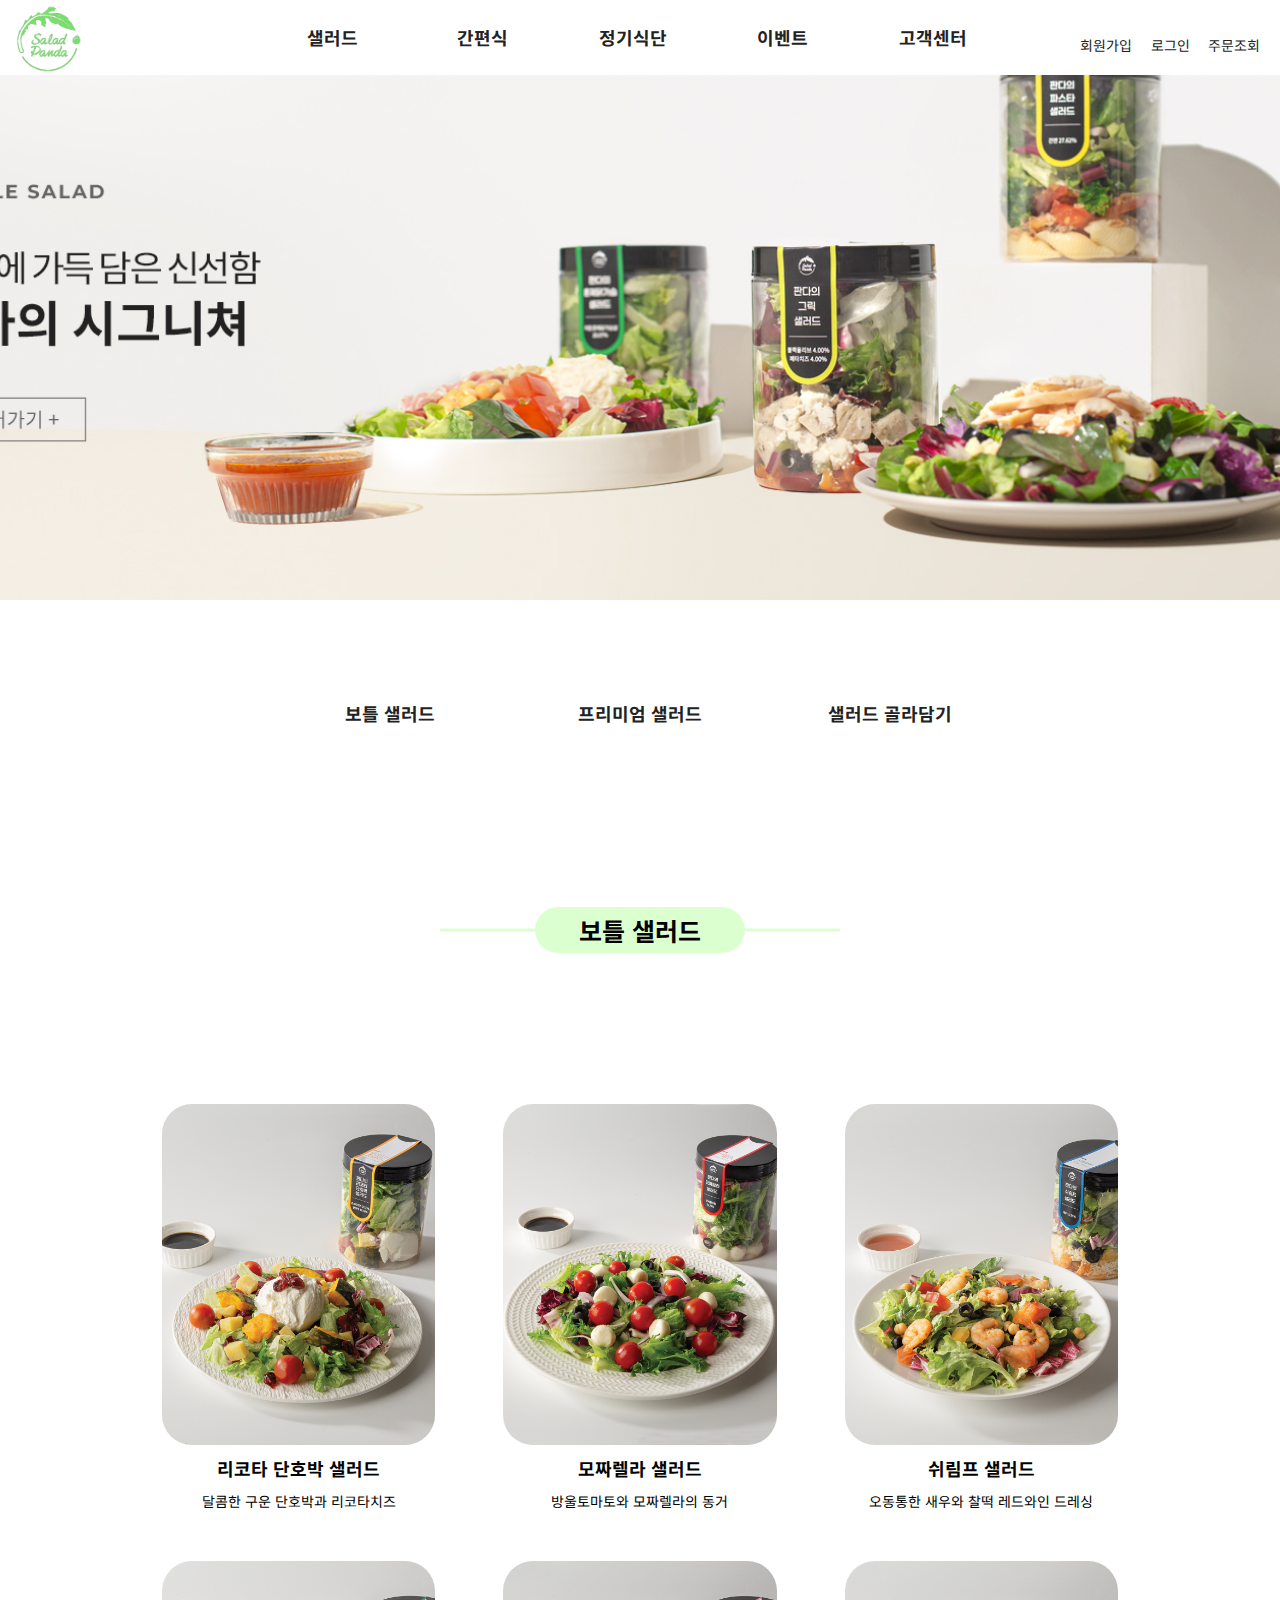
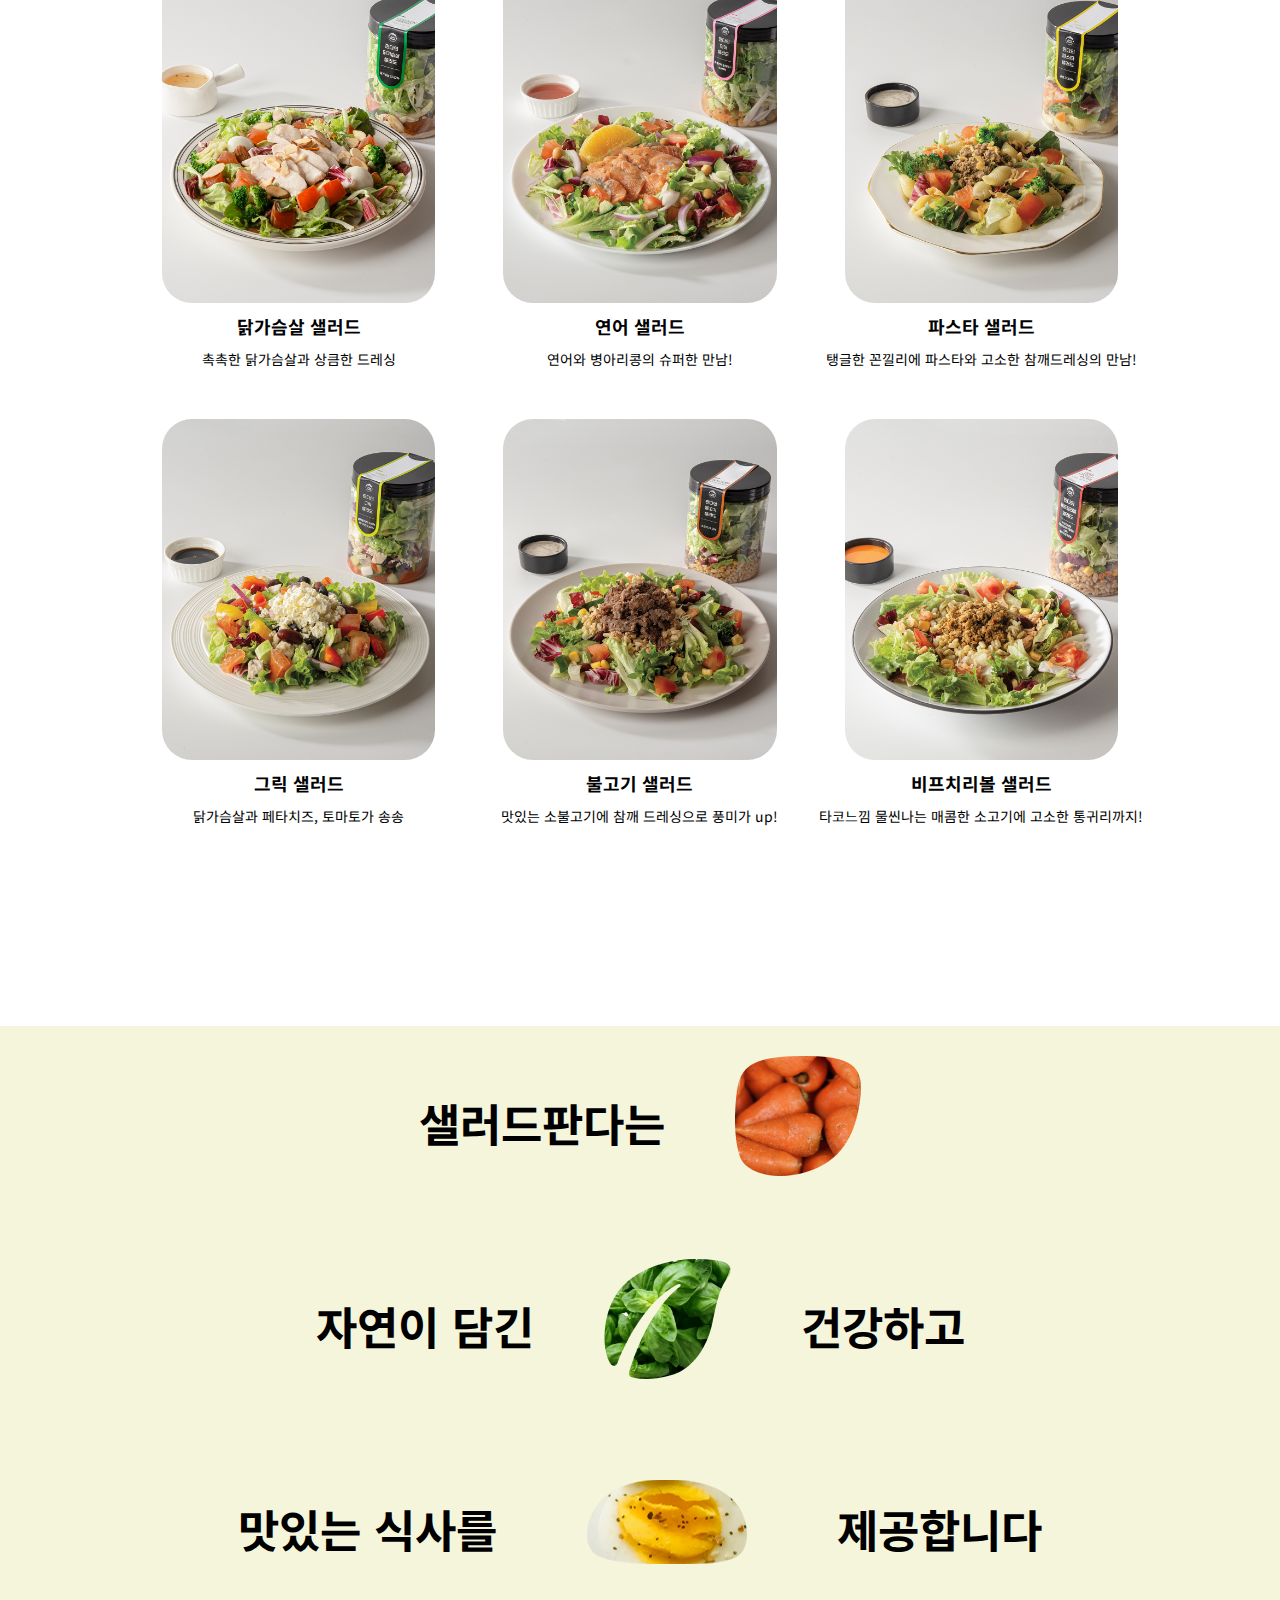
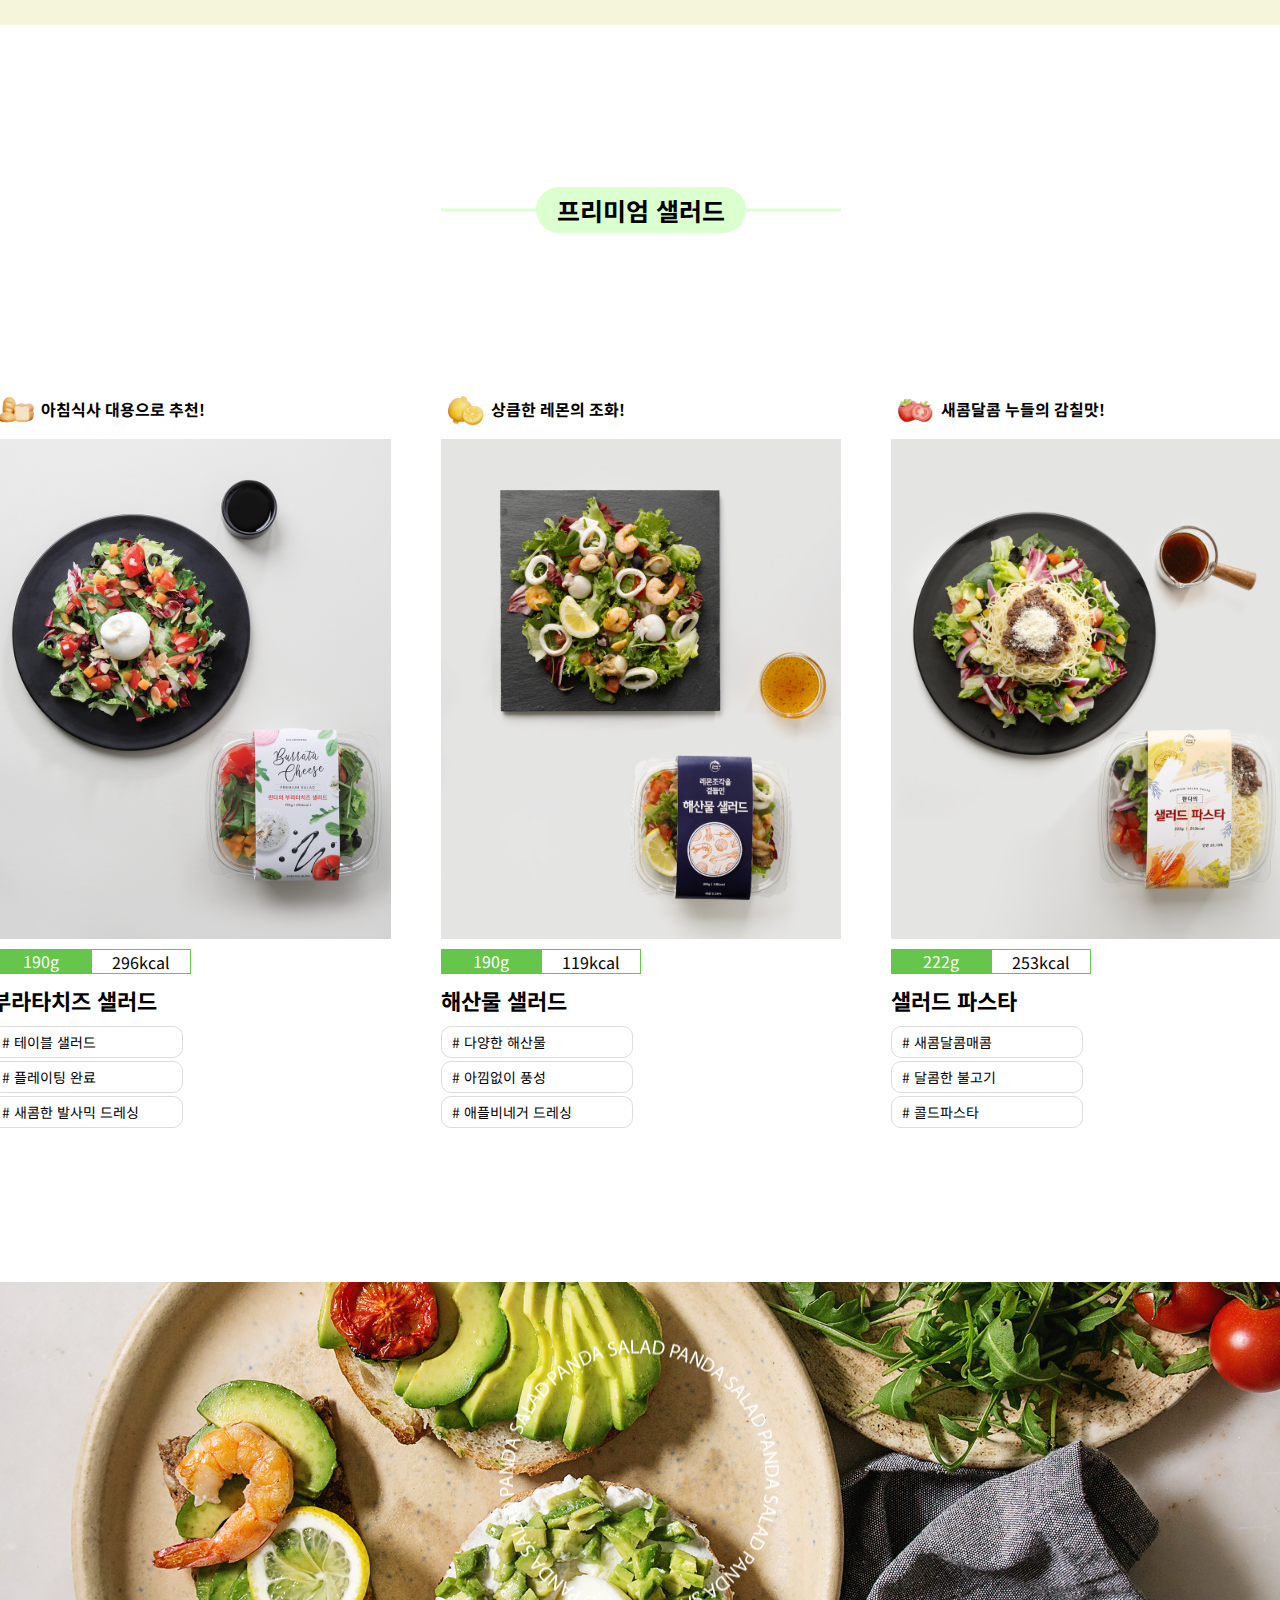
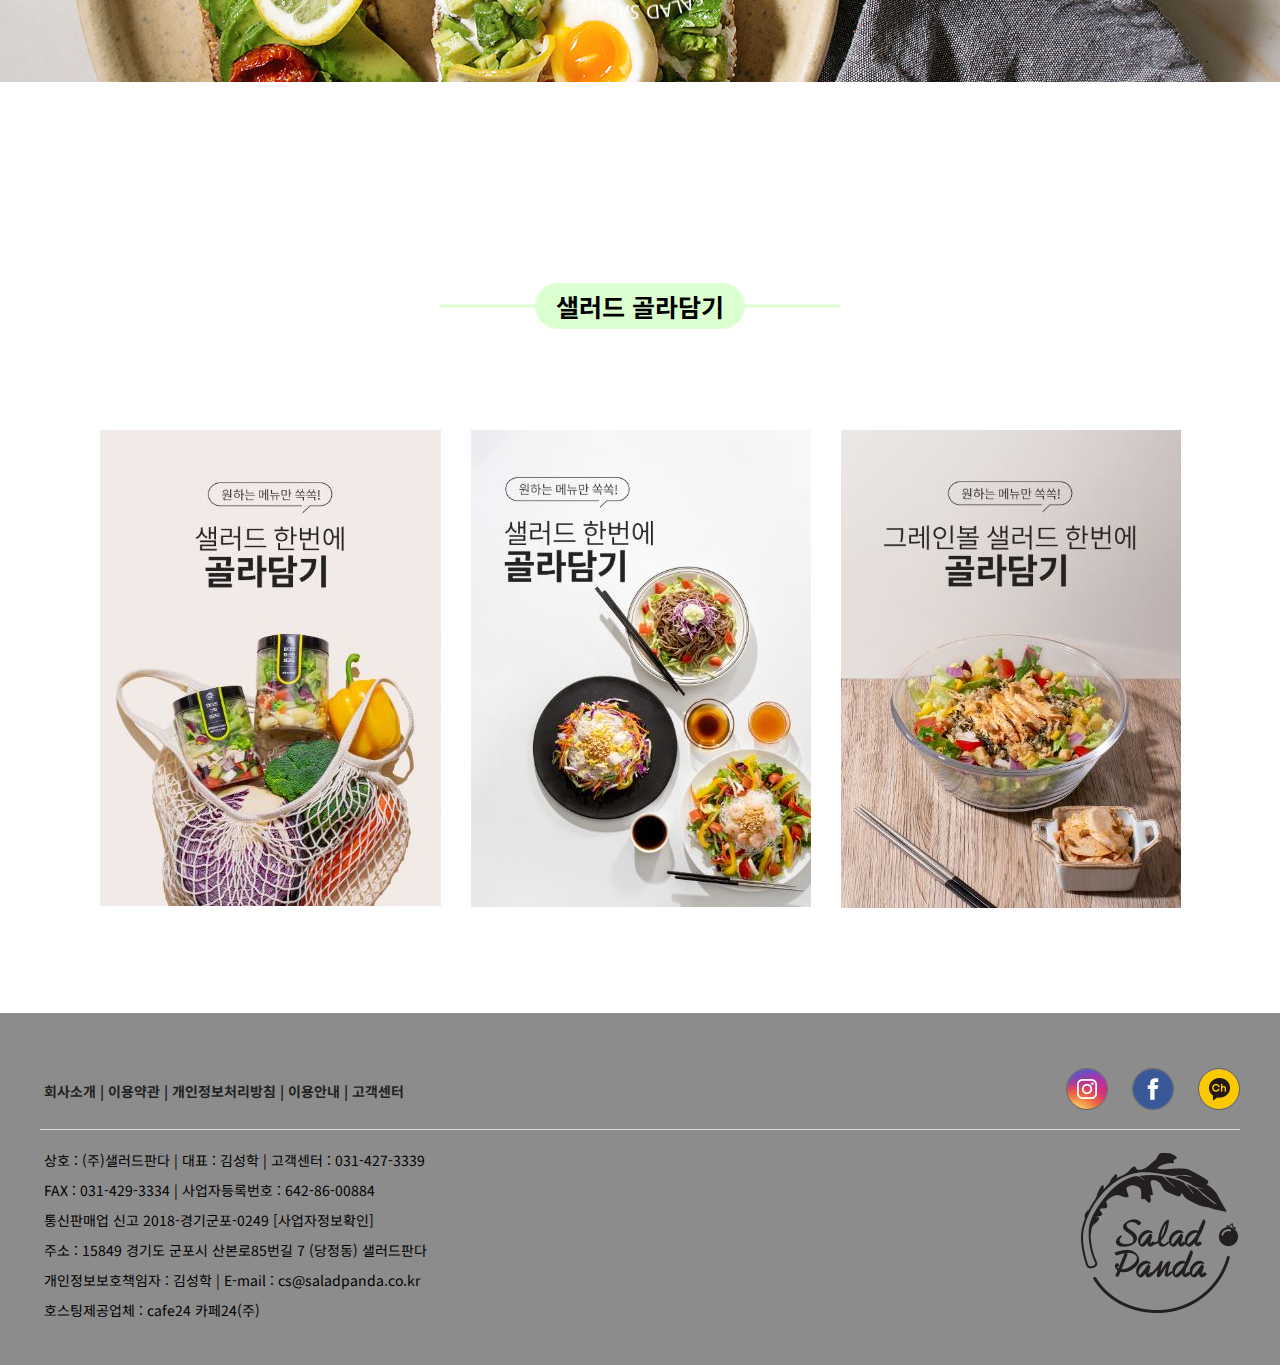
==== commit 1ad76676: "first commit" ====
--- a/subpage1.html
+++ b/subpage1.html
@@ -24,7 +24,7 @@
         <div>
             <header>
                 <h1>
-                    <a href="subpage1.html"> <img src="img/mainlogo.png" /> </a>
+                    <a href="index.html"> <img src="img/mainlogo.png" /> </a>
                 </h1>
                 <ul class="nav">
                     <li>
@@ -32,13 +32,17 @@
                         <div class="bar1"></div>
                         <ul class="submenu">
                             <li>
-                                <a href="#">샐러드</a>
-                            </li>
-                            <li>
-                                <a href="#">MD'S PICK</a>
-                            </li>
-                            <li>
-                                <a href="#">베스트메뉴</a>
+                                <a href="subpage1.html#bottleSalad"
+                                    >보틀 샐러드</a
+                                >
+                            </li>
+                            <li>
+                                <a href="subpage1.html#premiumSalad"
+                                    >프리미엄 샐러드</a
+                                >
+                            </li>
+                            <li>
+                                <a href="subpage1.html#pick">샐러드 골라담기</a>
                             </li>
                         </ul>
                     </li>
@@ -47,13 +51,13 @@
                         <div class="bar1"></div>
                         <ul class="submenu">
                             <li>
-                                <a href="#">간편식</a>
-                            </li>
-                            <li>
-                                <a href="#">MD'S PICK</a>
-                            </li>
-                            <li>
-                                <a href="#">베스트메뉴</a>
+                                <a href="subpage2.html#rice">라이스</a>
+                            </li>
+                            <li>
+                                <a href="subpage2.html#juice">착즙주스</a>
+                            </li>
+                            <li>
+                                <a href="subpage2.html#sandwich">샌드위치</a>
                             </li>
                         </ul>
                     </li>
@@ -62,50 +66,38 @@
                         <div class="bar1"></div>
                         <ul class="submenu">
                             <li>
-                                <a href="#">샐러드</a>
-                            </li>
-                            <li>
-                                <a href="#">MD'S PICK</a>
-                            </li>
-                            <li>
-                                <a href="#">베스트메뉴</a>
+                                <a href="subpage3.html#diet1">지정식단</a>
+                            </li>
+                            <li>
+                                <a href="subpage3.html#diet2">선택식단</a>
+                            </li>
+                            <li>
+                                <a href="subpage3.html#delivery">정기배송</a>
                             </li>
                         </ul>
                     </li>
                     <li>
-                        <a href="#">정기배송</a>
+                        <a href="subpage4.html">이벤트</a>
+                        <div class="bar1"></div>
+                    </li>
+                    <li>
+                        <a href="subpage5.html">고객센터</a>
                         <div class="bar1"></div>
                         <ul class="submenu">
                             <li>
-                                <a href="#">배송안내</a>
-                            </li>
-                            <li>
-                                <a href="#">배송시간</a>
-                            </li>
-                            <li>
-                                <a href="#">신선포장</a>
-                            </li>
-                        </ul>
-                    </li>
-                    <li>
-                        <a href="#">이벤트</a>
-                        <div class="bar1"></div>
-                        <ul class="submenu">
-                            <li>
-                                <a href="#">이벤트</a>
-                            </li>
-                            <li>
-                                <a href="#">공지사항</a>
-                            </li>
-                            <li>
-                                <a href="#">고객센터</a>
+                                <a href="subpage5.html#notice">공지사항</a>
+                            </li>
+                            <li>
+                                <a href="subpage5.html#customerService"
+                                    >고객센터</a
+                                >
                             </li>
                         </ul>
                     </li>
                 </ul>
                 <ul class="nav2">
+                    <li><a href="#">회원가입</a></li>
                     <li><a href="#">로그인</a></li>
-                    <li><a href="#">회원가입</a></li>
                     <li><a href="#">주문조회</a></li>
                 </ul>
 
@@ -117,54 +109,93 @@
                     </div>
                     <div class="nav4">
                         <div class="nav4login">
+                            <div><a href="#">회원가입</a></div>
                             <div><a href="#">로그인</a></div>
-                            <div><a href="#">회원가입</a></div>
                             <div><a href="#">주문조회</a></div>
                         </div>
 
                         <ul>
                             <li>
-                                <a href="#">샐러드</a>
+                                <a href="subpage1.html">샐러드</a>
                                 <ul>
-                                    <li><a href="#">샐러드</a></li>
-                                    <li><a href="#">MD'S PICK</a></li>
-                                    <li><a href="#">베스트메뉴</a></li>
+                                    <li>
+                                        <a href="subpage1.html#bottleSalad"
+                                            >보틀 샐러드</a
+                                        >
+                                    </li>
+                                    <li>
+                                        <a href="subpage1.html#premiumSalad"
+                                            >프리미엄 샐러드</a
+                                        >
+                                    </li>
+                                    <li>
+                                        <a href="subpage1.html#pick"
+                                            >샐러드 골라담기</a
+                                        >
+                                    </li>
                                 </ul>
                             </li>
                             <hr />
                             <li>
-                                <a href="#">간편식</a>
+                                <a href="subpage2.html">간편식</a>
                                 <ul>
-                                    <li><a href="#">간편식</a></li>
-                                    <li><a href="#">MD'S PICK</a></li>
-                                    <li><a href="#">베스트메뉴</a></li>
+                                    <li>
+                                        <a href="subpage2.html#rice">라이스</a>
+                                    </li>
+                                    <li>
+                                        <a href="subpage2.html#juice"
+                                            >착즙주스</a
+                                        >
+                                    </li>
+                                    <li>
+                                        <a href="subpage2.html#sandwich"
+                                            >샌드위치</a
+                                        >
+                                    </li>
                                 </ul>
                             </li>
                             <hr />
                             <li>
-                                <a href="#">정기식단</a>
+                                <a href="subpage3.html">정기식단</a>
                                 <ul>
-                                    <li><a href="#">정기식단</a></li>
-                                    <li><a href="#">MD'S PICK</a></li>
-                                    <li><a href="#">베스트메뉴</a></li>
+                                    <li>
+                                        <a href="subpage3.html#diet1"
+                                            >지정식단</a
+                                        >
+                                    </li>
+                                    <li>
+                                        <a href="subpage3.html#diet2"
+                                            >선택식단</a
+                                        >
+                                    </li>
+                                    <li>
+                                        <a href="subpage3.html#delivery"
+                                            >정기배송</a
+                                        >
+                                    </li>
                                 </ul>
                             </li>
                             <hr />
                             <li>
-                                <a href="#">정기배송</a>
+                                <a href="subpage4.html">이벤트</a>
                                 <ul>
-                                    <li><a href="#">배송안내</a></li>
-                                    <li><a href="#">배송시간</a></li>
-                                    <li><a href="#">신선포장</a></li>
+                                    <li><a href="#"></a></li>
                                 </ul>
                             </li>
                             <hr />
                             <li>
-                                <a href="#">이벤트</a>
+                                <a href="subpage5.html">고객센터</a>
                                 <ul>
-                                    <li><a href="#">이벤트</a></li>
-                                    <li><a href="#">공지사항</a></li>
-                                    <li><a href="#">고객센터</a></li>
+                                    <li>
+                                        <a href="subpage5.html#notice"
+                                            >공지사항</a
+                                        >
+                                    </li>
+                                    <li>
+                                        <a href="subpage5.html#customerService"
+                                            >고객센터</a
+                                        >
+                                    </li>
                                 </ul>
                             </li>
                         </ul>
@@ -196,16 +227,15 @@
             <div id="container">
                 <div class="con1">
                     <div class="con1mainTxt">
-                        <h3><a href="#">샐러드</a></h3>
-                        <h3><a href="#">MD'S PICK</a></h3>
-                        <h3><a href="#">베스트메뉴</a></h3>
-                    </div>
-                    <div class="con1_menu">
+                        <h3><a href="#bottleSalad">보틀 샐러드</a></h3>
+                        <h3><a href="#premiumSalad">프리미엄 샐러드</a></h3>
+                        <h3><a href="#pick">샐러드 골라담기</a></h3>
+                    </div>
+                    <div class="con1_menu" id="bottleSalad">
                         <div class="top">
-                            <h2>샐러드</h2>
+                            <h2>보틀 샐러드</h2>
                             <div class="hidden"></div>
                         </div>
-
                         <ul class="con1_menuWrap">
                             <li>
                                 <a href="#"
@@ -314,9 +344,9 @@
                         </ul>
                     </div>
                 </div>
-                <div class="con3">
+                <div class="con3" id="premiumSalad">
                     <div class="top">
-                        <h2>MD'S PICK</h2>
+                        <h2>프리미엄 샐러드</h2>
                         <div class="hidden"></div>
                     </div>
                     <div class="con3_mdPick">
@@ -415,8 +445,8 @@
                     </div>
                 </div>
                 <div class="con5">
-                    <div class="top">
-                        <h2>베스트메뉴</h2>
+                    <div class="top" id="pick">
+                        <h2>샐러드 골라담기</h2>
                         <div class="hidden"></div>
                     </div>
                     <div class="bestWrap">
--- a/css/subpage1.css
+++ b/css/subpage1.css
@@ -49,11 +49,9 @@
     .hideMenu {
         width: 25px;
         height: 25px;
-        /* border: 1px solid red; */
         margin-top: 23px;
         margin-right: 10px;
         position: relative;
-        /* display: none; */
     }
     .hideMenu div {
         width: 100%;
@@ -95,7 +93,7 @@
     }
     .nav4 {
         width: 100%;
-        height: 610px;
+        height: 650px;
         background-color: #fff;
         position: absolute;
         right: 00px;
@@ -115,9 +113,9 @@
         font-weight: bold;
     }
     .nav4 li {
-        width: 70%;
-        display: flex;
-        justify-content: space-between;
+        width: 80%;
+        display: flex;
+        justify-content: center;
         text-align: center;
         align-items: center;
         line-height: 30px;
@@ -126,18 +124,19 @@
     }
 
     .nav4 li a {
-        width: 120px;
-        font-size: 14px;
+        width: 150px;
+        font-size: 12px;
     }
     .nav4 li a:hover {
-        font-weight: bold;
-        background-color: #66c64c;
+        width: 150px;
+        font-weight: bold;
         border-radius: 100px;
-        color: #fff;
+        text-decoration: underline;
     }
     .nav4 hr {
         width: 100%;
         opacity: 0.5;
+        margin: 10px 0px;
     }
     .nav4login {
         width: 100%;
@@ -191,7 +190,7 @@
     .panel li:first-child {
         display: block;
     }
-    .panel .panel1 {
+    /* .panel .panel1 {
         background-image: url(../img/moblie_mainpageSlide1.jpg);
     }
     .panel .panel2 {
@@ -199,7 +198,7 @@
     }
     .panel .panel3 {
         background-image: url(../img/moblie_mainpageSlide3.jpg);
-    }
+    } */
     .panel .panel4 {
         background-image: url(../img/moblie_mainpageSlide4.jpg);
     }
@@ -213,6 +212,7 @@
         transform: translateX(-50%);
         display: flex;
         gap: 10px;
+        display: none;
     }
     .navi li {
         width: 30px;
@@ -234,6 +234,7 @@
         color: #66c64c;
         top: 50%;
         transform: translateY(-50%);
+        display: none;
     }
     .prev {
         left: 10px;
@@ -255,17 +256,21 @@
         width: 100%;
         height: 100%;
         text-align: center;
-        margin-top: 100px;
+        margin-top: 50px;
         margin-bottom: 30px;
         display: flex;
         justify-content: center;
-        /* padding-left: 33px;
-    box-sizing: border-box; */
+        padding-left: 33px;
+        box-sizing: border-box;
         gap: 50px;
     }
     .con1mainTxt h3 {
-        width: 120px;
+        /* width: 120px; */
         font-size: 16px;
+    }
+    .con1mainTxt h3 a:hover {
+        color: #66c64c;
+        font-weight: bold;
     }
     /*con1_menu*/
     .con1_menu {
@@ -283,6 +288,7 @@
     }
     .top {
         position: relative;
+        border: 1px solid transparent;
     }
     .hidden {
         width: 180px;
@@ -397,6 +403,7 @@
     .con3 {
         width: 100%;
         height: 100%;
+        border: 1px solid transparent;
     }
     .con3 h2 {
         width: 150px;
@@ -524,12 +531,12 @@
     /*con5*/
     .con5 {
         width: 100%;
-        margin-top: 150px;
+        /* margin-top: 150px; */
     }
 
     .con5 h2 {
         width: 200px;
-        font-size: 25px;
+        font-size: 20px;
         text-align: center;
         margin: 100px auto;
         background-color: rgb(220, 255, 208);
@@ -540,7 +547,7 @@
         position: relative;
     }
     .hidden {
-        width: 400px;
+        width: 300px;
         height: 3px;
         background-color: rgb(220, 255, 208);
         position: absolute;
@@ -662,7 +669,7 @@
         z-index: 10;
     }
     .nav > li {
-        width: 120px;
+        width: 200px;
         height: 60px;
         position: relative;
     }
@@ -775,7 +782,7 @@
         font-weight: bold;
     }
     .nav4 li {
-        width: 70%;
+        width: 80%;
         display: flex;
         justify-content: space-between;
         text-align: center;
@@ -785,19 +792,19 @@
     }
 
     .nav4 li a {
-        width: 120px;
-        font-size: 14px;
+        width: 150px;
+        font-size: 12px;
     }
     .nav4 li a:hover {
-        font-weight: bold;
-        background-color: #66c64c;
+        width: 150px;
+        font-weight: bold;
         border-radius: 100px;
-        color: #fff;
+        text-decoration: underline;
     }
     .nav4 hr {
         width: 100%;
         opacity: 0.5;
-        margin: 10px 0px;
+        margin: 20px 0px;
     }
     .nav4login {
         width: 100%;
@@ -849,7 +856,7 @@
     .panel li:first-child {
         display: block;
     }
-    .panel .panel1 {
+    /* .panel .panel1 {
         background-image: url(../img/mainpageSlide1.jpg);
     }
     .panel .panel2 {
@@ -857,7 +864,7 @@
     }
     .panel .panel3 {
         background-image: url(../img/mainpageSlide3.jpg);
-    }
+    } */
     .panel .panel4 {
         background-image: url(../img/mainpageSlide4.jpg);
     }
@@ -878,6 +885,7 @@
         background-color: #fff;
         cursor: pointer;
         border-radius: 100px;
+        display: none;
     }
     .navi .on {
         background-color: #66c64c;
@@ -892,6 +900,7 @@
         color: #66c64c;
         top: 45%;
         transform: translateY(-45%);
+        display: none;
     }
     .prev {
         left: 10px;
@@ -915,14 +924,16 @@
         text-align: center;
         margin-top: 100px;
         margin-bottom: 30px;
-
         display: flex;
         justify-content: center;
         gap: 50px;
     }
     .con1mainTxt h3 {
-        width: 150px;
-        font-size: 22px;
+        width: 200px;
+        font-size: 18px;
+    }
+    .con1mainTxt h3 a:hover {
+        color: #66c64c;
     }
     /*con1_menu*/
     .con1_menu {
@@ -940,6 +951,7 @@
     }
     .top {
         position: relative;
+        border: 1px solid transparent;
     }
     .hidden {
         width: 400px;
@@ -1047,6 +1059,7 @@
     .con3 {
         width: 100%;
         height: 100%;
+        border: 1px solid transparent;
     }
     .con3 h2 {
         width: 200px;
@@ -1164,7 +1177,7 @@
     /*con5*/
     .con5 {
         width: 100%;
-        margin-top: 150px;
+        margin-top: 0px;
     }
 
     .con5 h2 {
@@ -1350,7 +1363,7 @@
     /*slider*/
     .slider {
         width: 100%;
-        height: 596px;
+        height: 600px;
         margin: 00px auto;
         position: relative;
     }
@@ -1376,7 +1389,7 @@
     .panel .panel1 {
         background-image: url(../img/mainpageSlide4.jpg);
     }
-    .panel .panel2 {
+    /* .panel .panel2 {
         background-image: url(../img/mainpageSlide3.jpg);
     }
     .panel .panel3 {
@@ -1384,7 +1397,7 @@
     }
     .panel .panel4 {
         background-image: url(../img/mainpageSlide1.jpg);
-    }
+    } */
 
     /*navi*/
 
@@ -1402,6 +1415,7 @@
         background-color: #fff;
         cursor: pointer;
         border-radius: 100px;
+        display: none;
     }
     .navi .on {
         background-color: #66c64c;
@@ -1414,8 +1428,9 @@
         height: 20px;
         font-size: 30px;
         color: #66c64c;
-        top: 55%;
+        top: 53%;
         transform: translateY(-55%);
+        display: none;
     }
     .prev {
         left: 10px;
@@ -1446,7 +1461,10 @@
     }
     .con1mainTxt h3 {
         width: 200px;
-        font-size: 25px;
+        font-size: 18px;
+    }
+    .con1mainTxt h3 a:hover {
+        color: #66c64c;
     }
     /*con1_menu*/
     .con1_menu {
@@ -1457,13 +1475,14 @@
         width: 200px;
         font-size: 25px;
         text-align: center;
-        margin: 100px auto;
+        margin: 150px auto;
         background-color: rgb(220, 255, 208);
         border-radius: 100px;
         padding: 5px;
     }
     .top {
         position: relative;
+        border: 1px solid transparent;
     }
     .hidden {
         width: 400px;
@@ -1570,6 +1589,7 @@
     .con3 {
         width: 100%;
         height: 100%;
+        border: 1px solid transparent;
     }
     .con3 h2 {
         width: 200px;
@@ -1681,7 +1701,7 @@
     /*con5*/
     .con5 {
         width: 100%;
-        margin-top: 150px;
+        margin-top: 100px;
     }
 
     .con5 h2 {
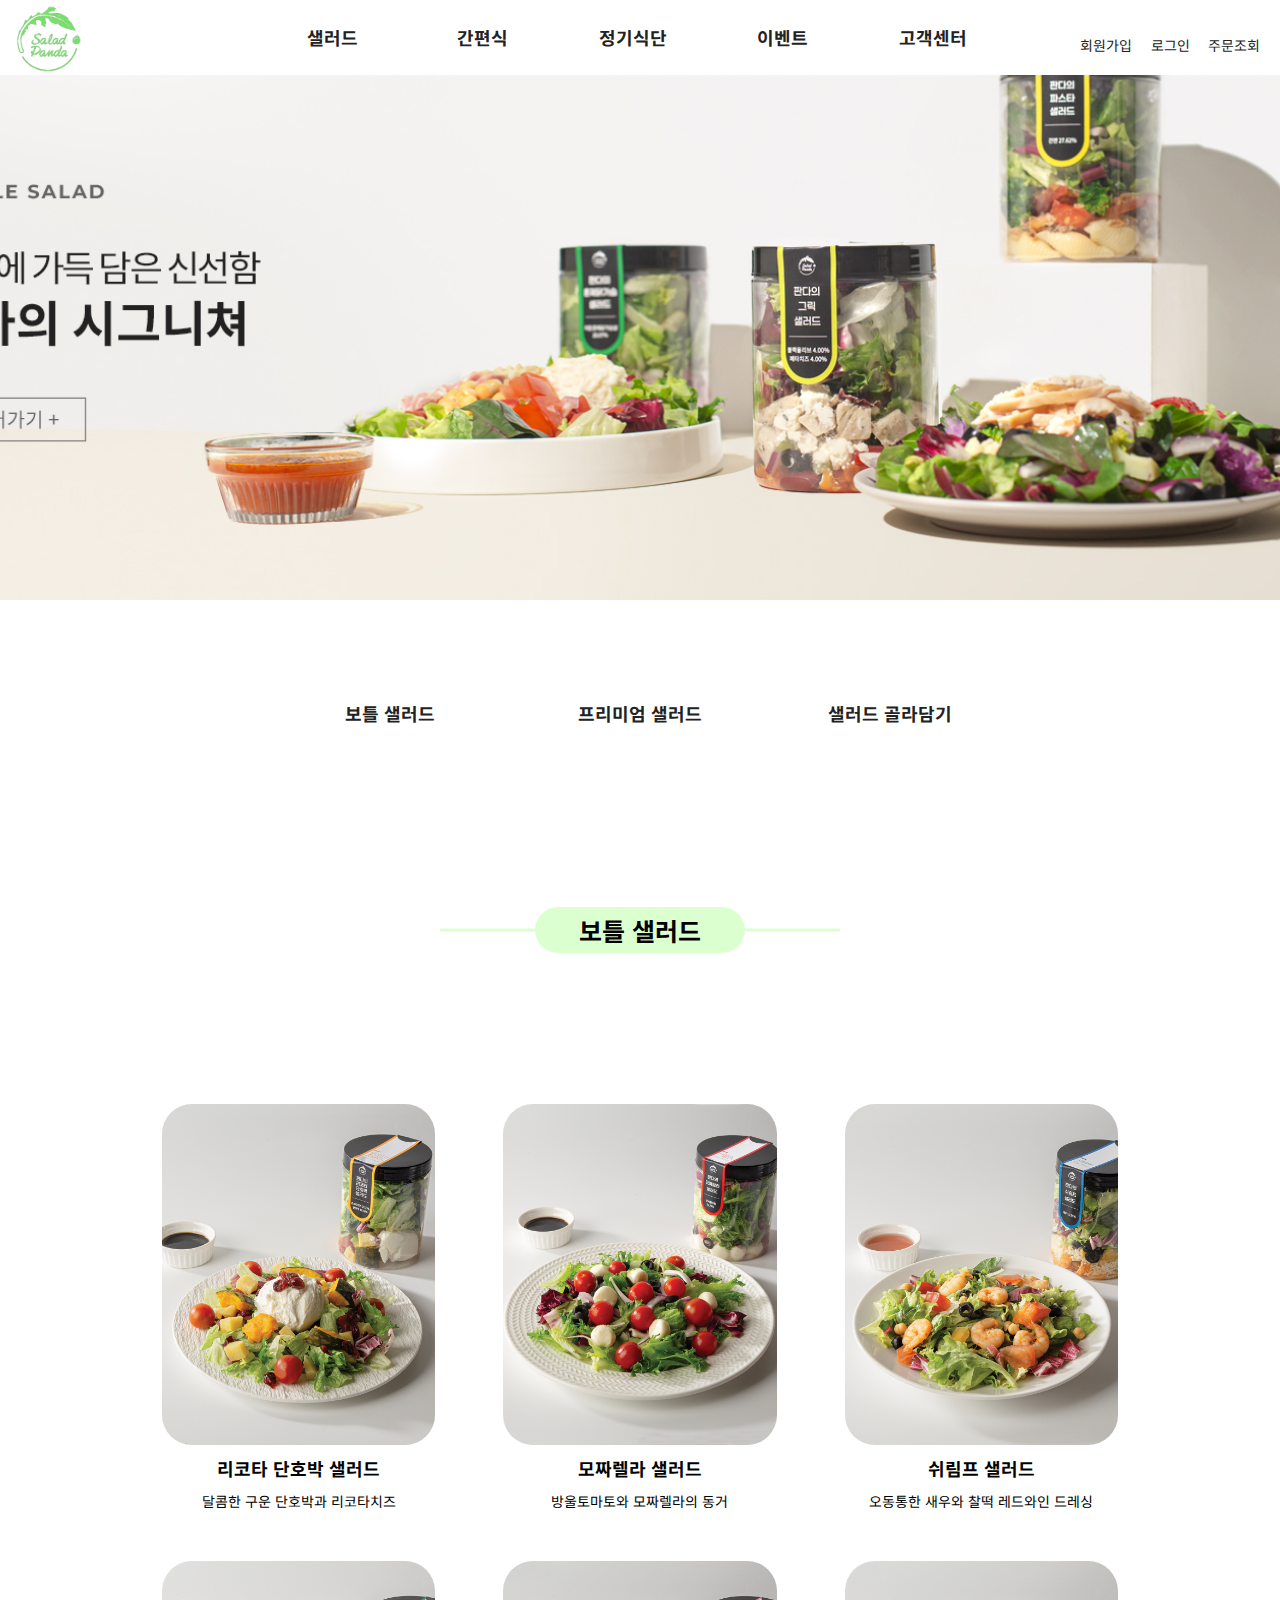
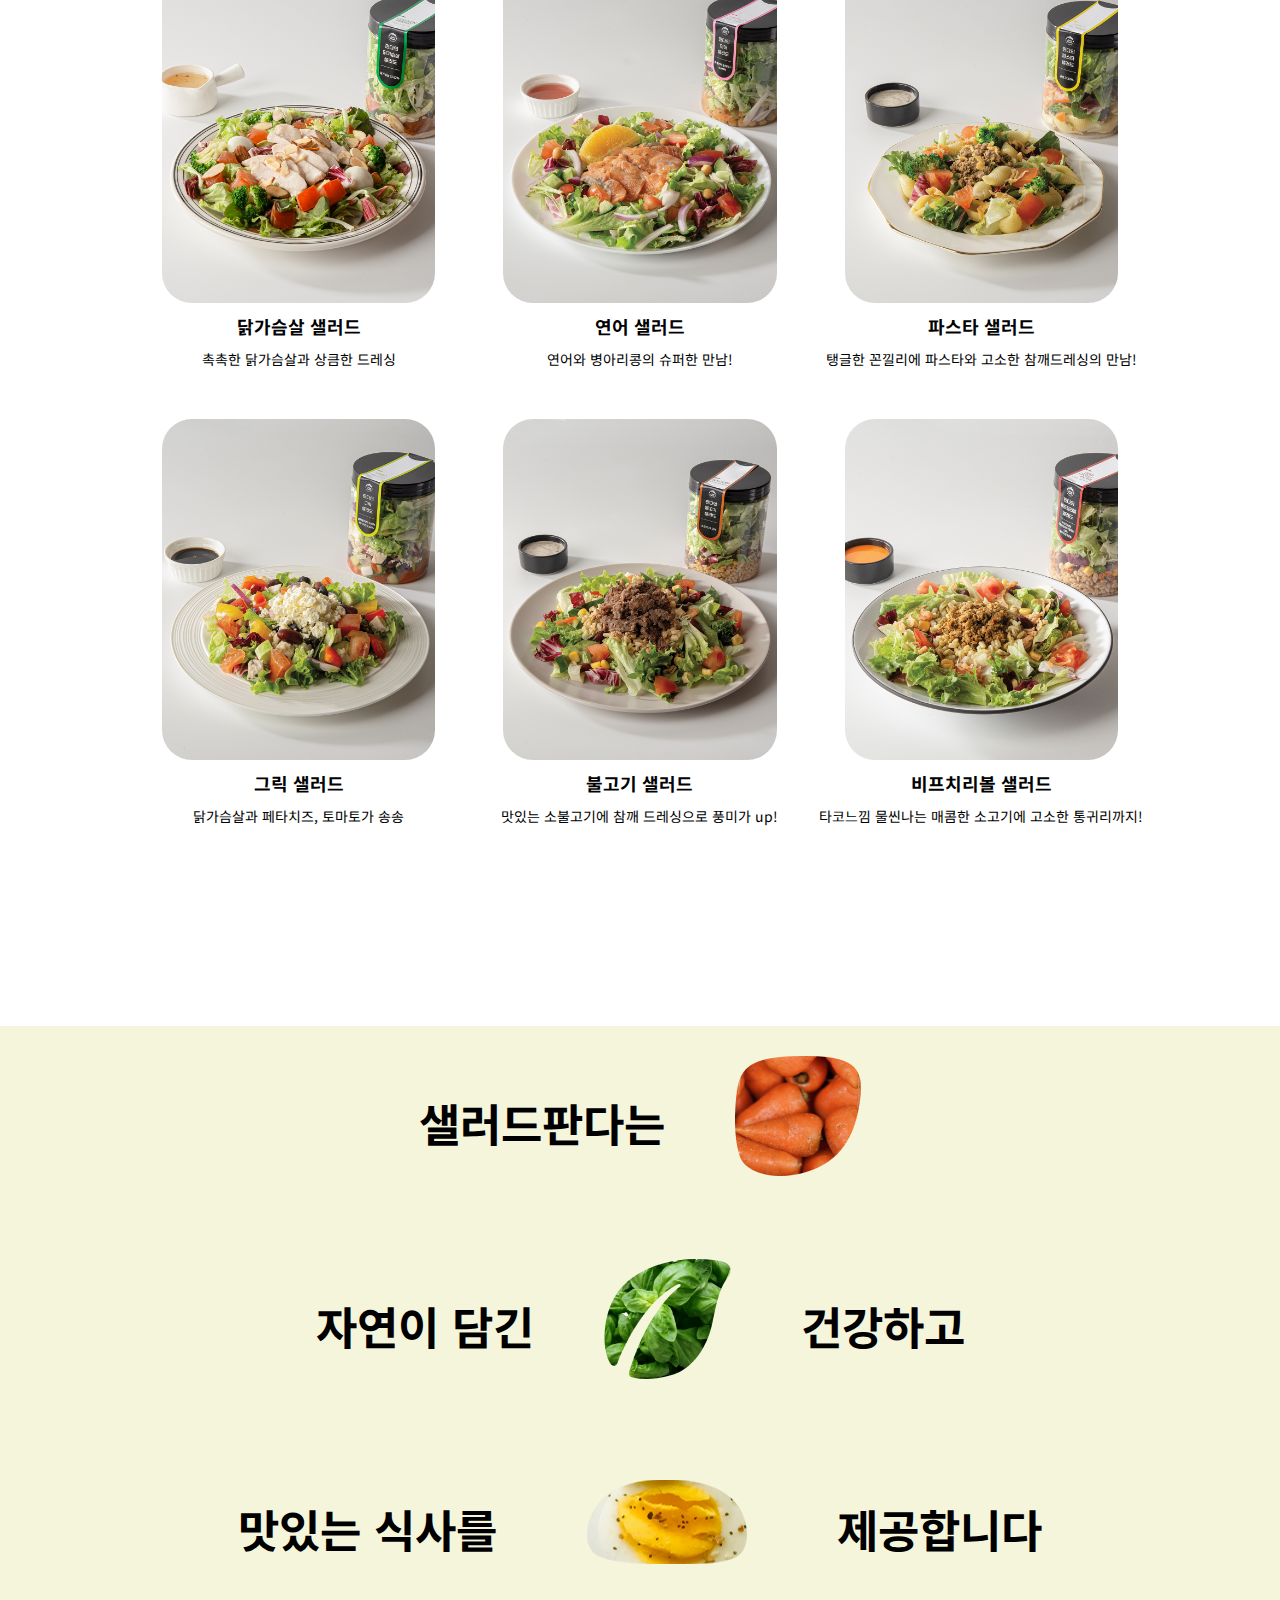
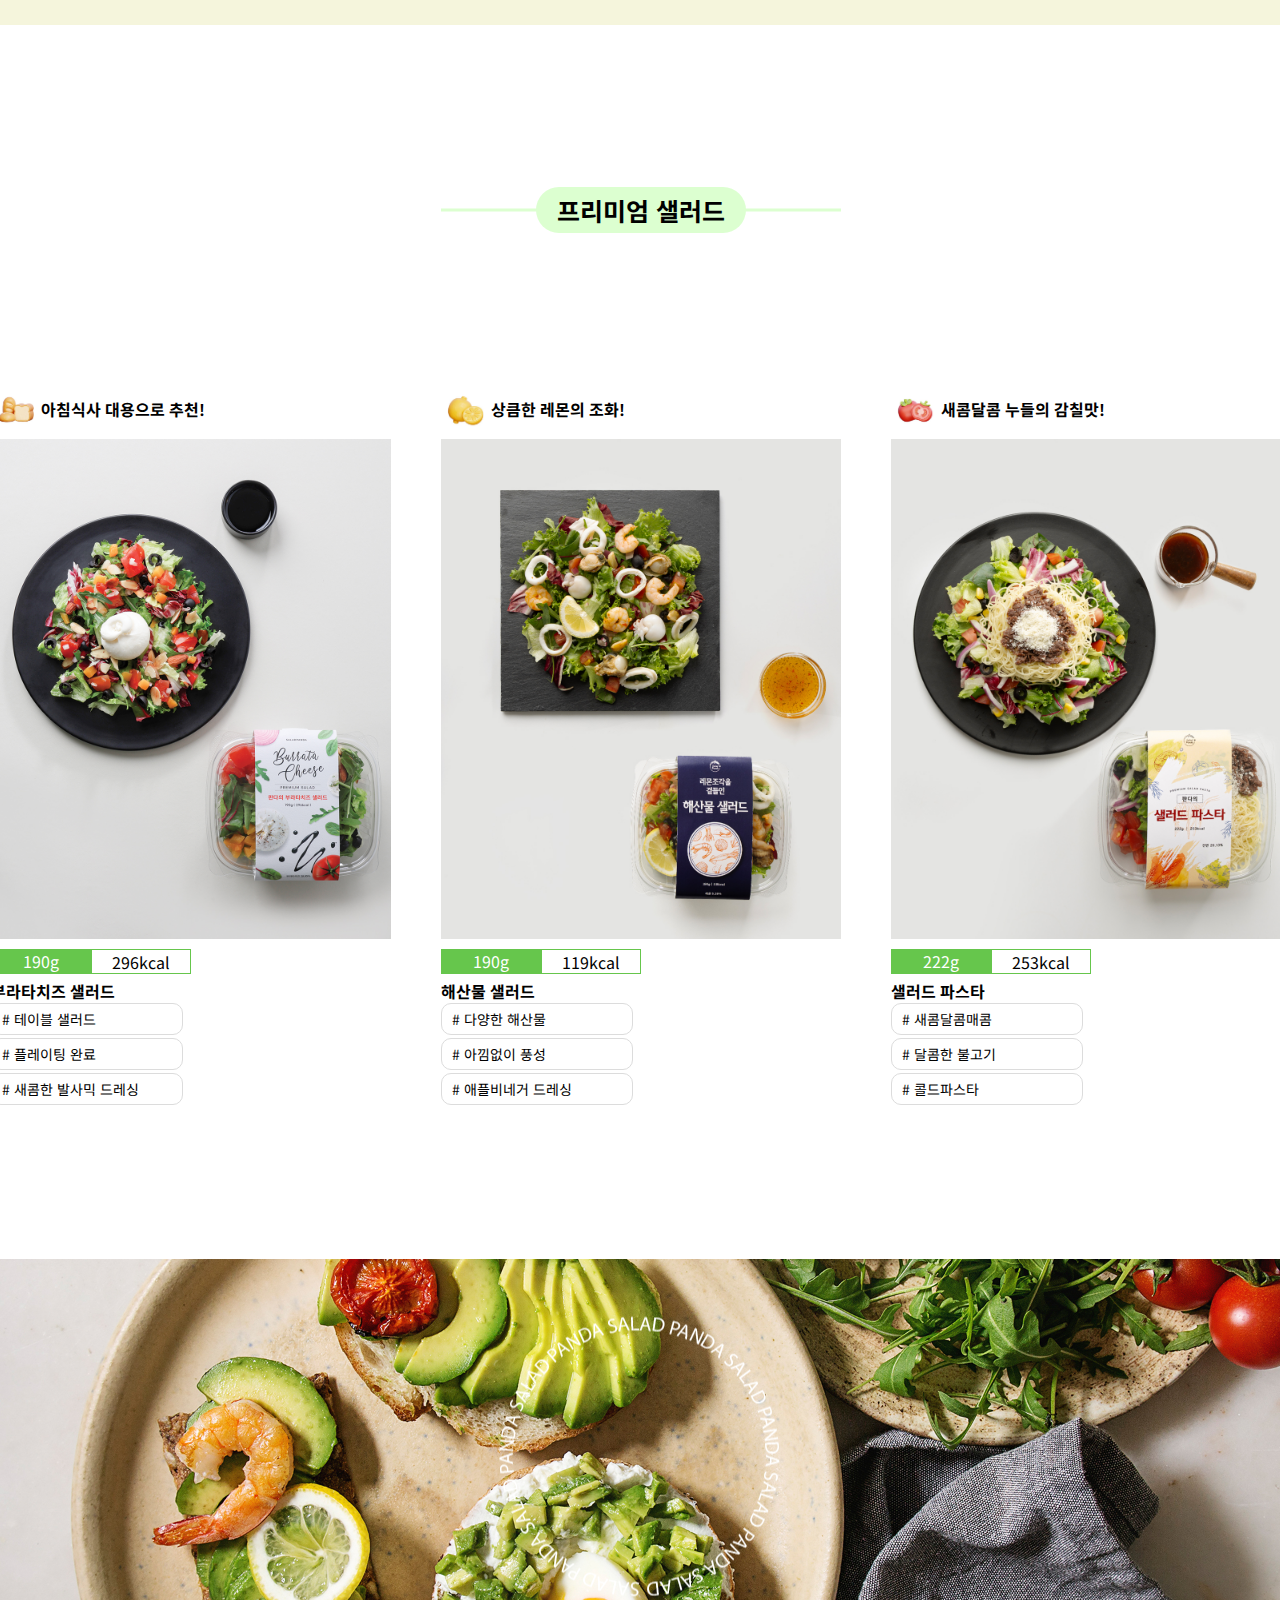
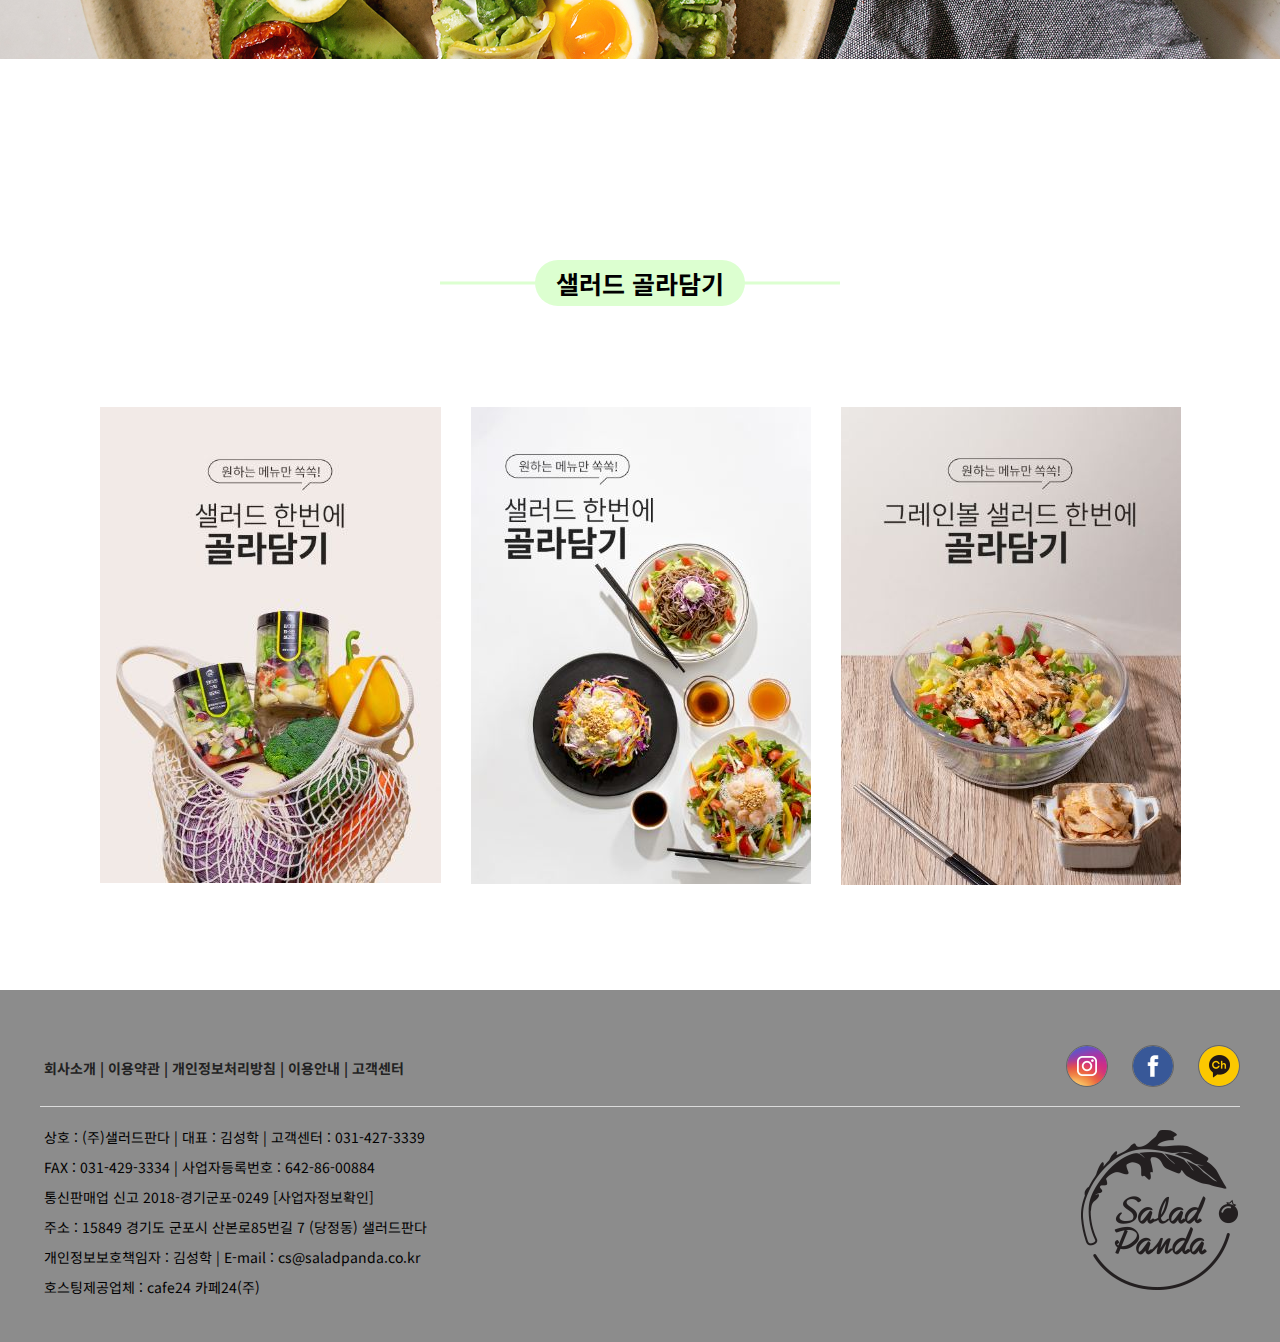
==== commit 9a912257: "first commit" ====
--- a/subpage1.html
+++ b/subpage1.html
@@ -371,7 +371,7 @@
                                     <p class="kcal">296kcal</p>
                                 </li>
                             </ul>
-                            <h3>부라타치즈 샐러드</h3>
+                            <h4>부라타치즈 샐러드</h4>
                             <div class="con3_mdPickTxt2">
                                 <p># 테이블 샐러드</p>
                                 <p># 플레이팅 완료</p>
@@ -399,7 +399,7 @@
                                     <p class="kcal">119kcal</p>
                                 </li>
                             </ul>
-                            <h3>해산물 샐러드</h3>
+                            <h4>해산물 샐러드</h4>
                             <div class="con3_mdPickTxt2">
                                 <p># 다양한 해산물</p>
                                 <p># 아낌없이 풍성</p>
@@ -427,7 +427,7 @@
                                     <p class="kcal">253kcal</p>
                                 </li>
                             </ul>
-                            <h3>샐러드 파스타</h3>
+                            <h4>샐러드 파스타</h4>
                             <div class="con3_mdPickTxt2">
                                 <p># 새콤달콤매콤</p>
                                 <p># 달콤한 불고기</p>
--- a/css/subpage1.css
+++ b/css/subpage1.css
@@ -266,7 +266,7 @@
     }
     .con1mainTxt h3 {
         /* width: 120px; */
-        font-size: 16px;
+        font-size: 14px;
     }
     .con1mainTxt h3 a:hover {
         color: #66c64c;
@@ -278,7 +278,7 @@
         height: 100%;
     }
     .con1_menu h2 {
-        width: 150px;
+        width: 200px;
         font-size: 20px;
         text-align: center;
         margin: 70px auto;
@@ -291,7 +291,7 @@
         border: 1px solid transparent;
     }
     .hidden {
-        width: 180px;
+        width: 300px;
         height: 3px;
         background-color: rgb(220, 255, 208);
         position: absolute;
@@ -311,7 +311,7 @@
         /* margin: 50px auto; */
     }
     .con1_menuWrap li {
-        width: calc(100% / 3 - 10px);
+        width: calc(100% / 2 - 10px);
         margin-bottom: 50px;
     }
     .con1_menuWrap li img {
@@ -346,7 +346,7 @@
         box-sizing: border-box;
     }
     .con2Txt li {
-        font-size: 18px;
+        font-size: 16px;
         font-weight: bold;
         /* border: 1px solid red; */
         text-align: center;
@@ -406,7 +406,7 @@
         border: 1px solid transparent;
     }
     .con3 h2 {
-        width: 150px;
+        width: 200px;
         font-size: 20px;
         text-align: center;
         margin: 100px auto;
@@ -418,7 +418,7 @@
         position: relative;
     }
     .hidden {
-        width: 280px;
+        width: 300px;
         height: 3px;
         background-color: rgb(220, 255, 208);
         position: absolute;
@@ -449,7 +449,7 @@
         font-weight: bold;
         margin-top: 50px;
         margin-bottom: 5px;
-        font-size: 16px;
+        font-size: 18px;
     }
     .con3_mdPickTxt img {
         width: 50px;
@@ -489,7 +489,7 @@
     .con3_mdPickTxt2 p {
         width: 150px;
         line-height: 30px;
-        font-size: 12px;
+        font-size: 11px;
         /* text-align: center; */
         padding-left: 10px;
         border: 1px solid gainsboro;
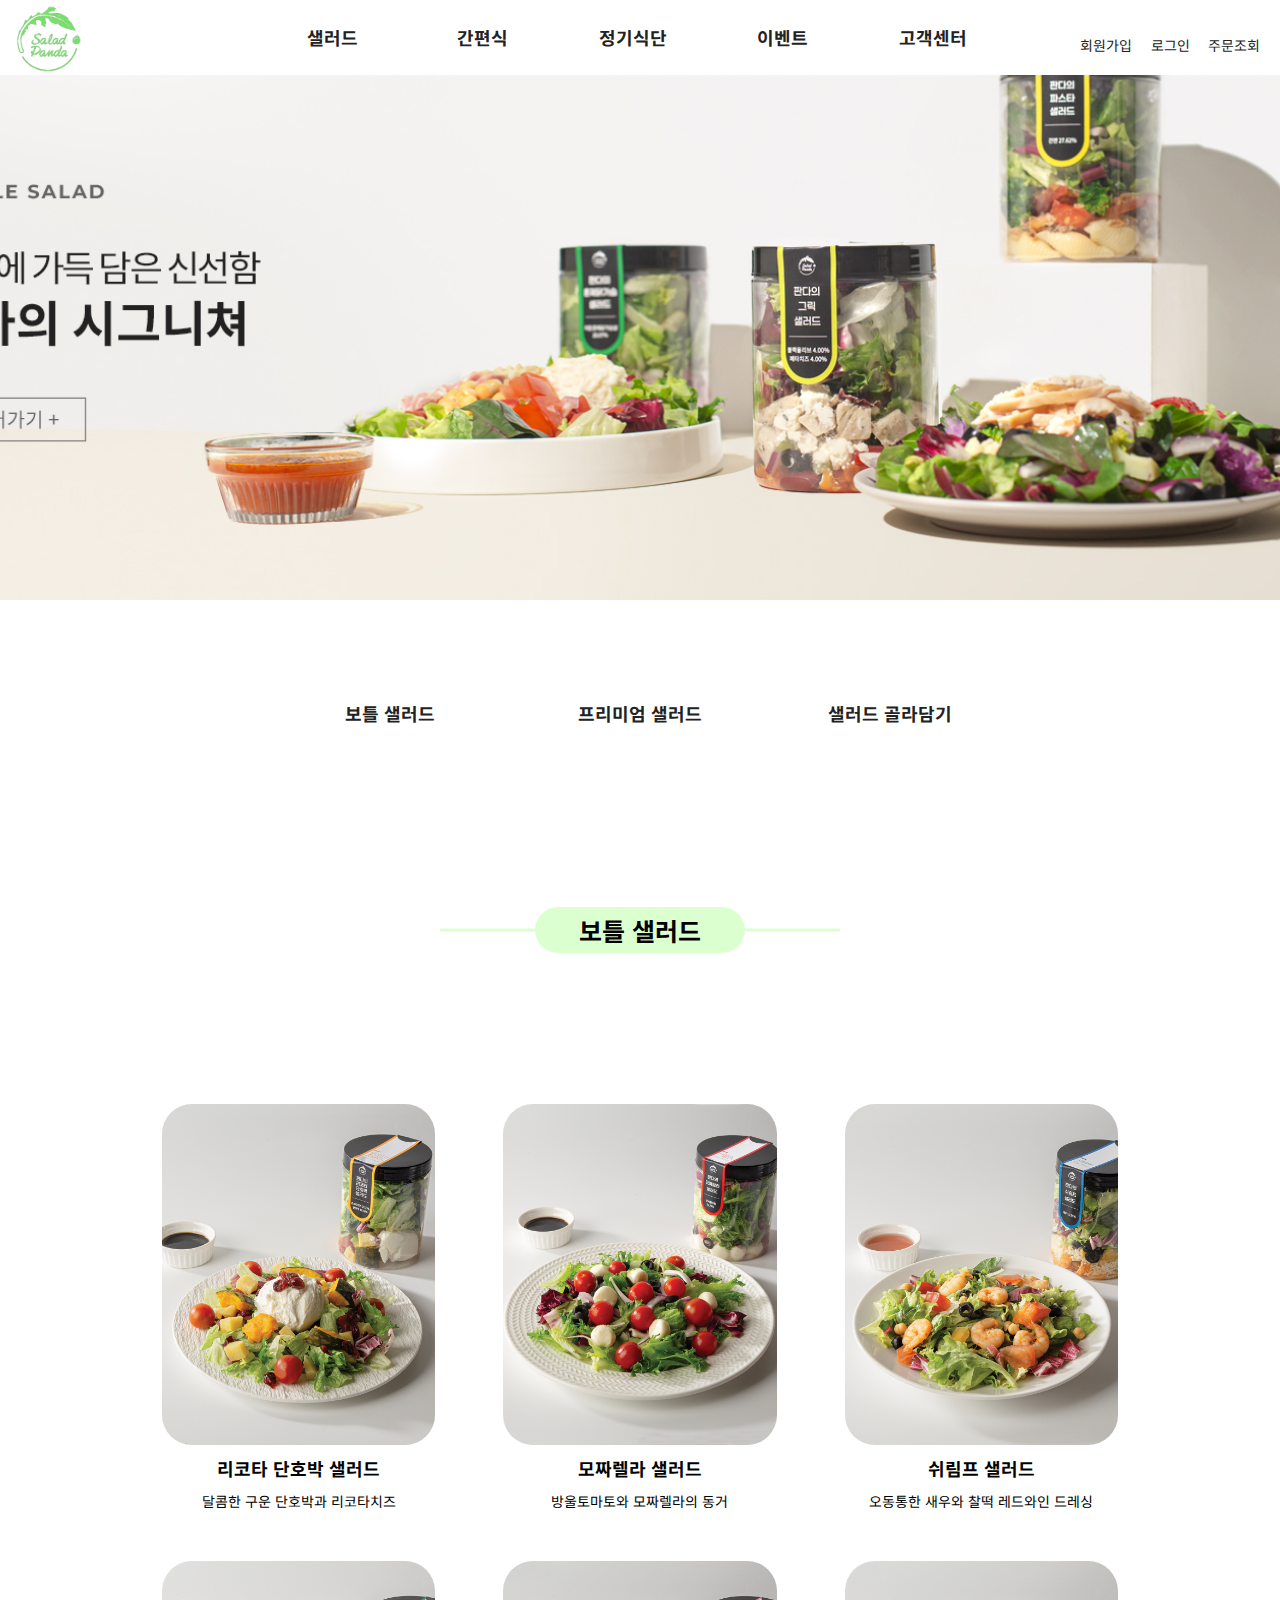
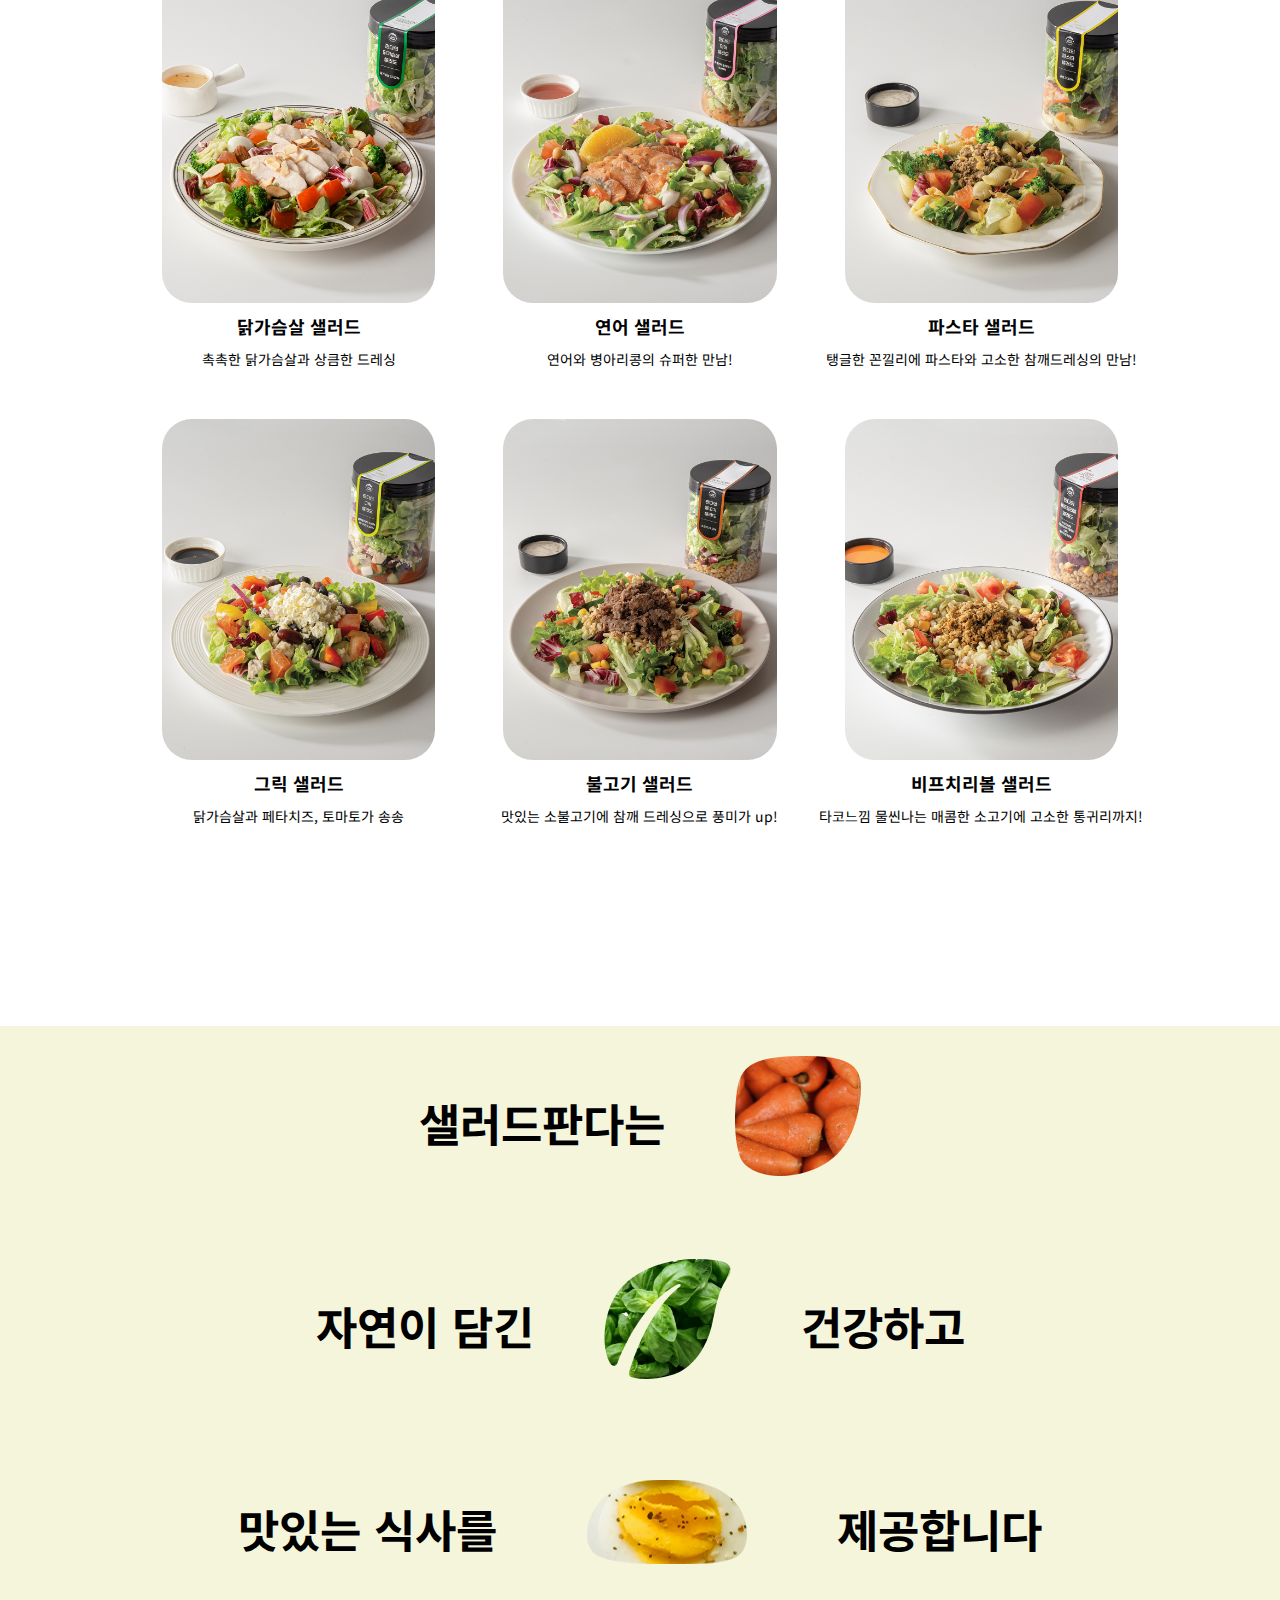
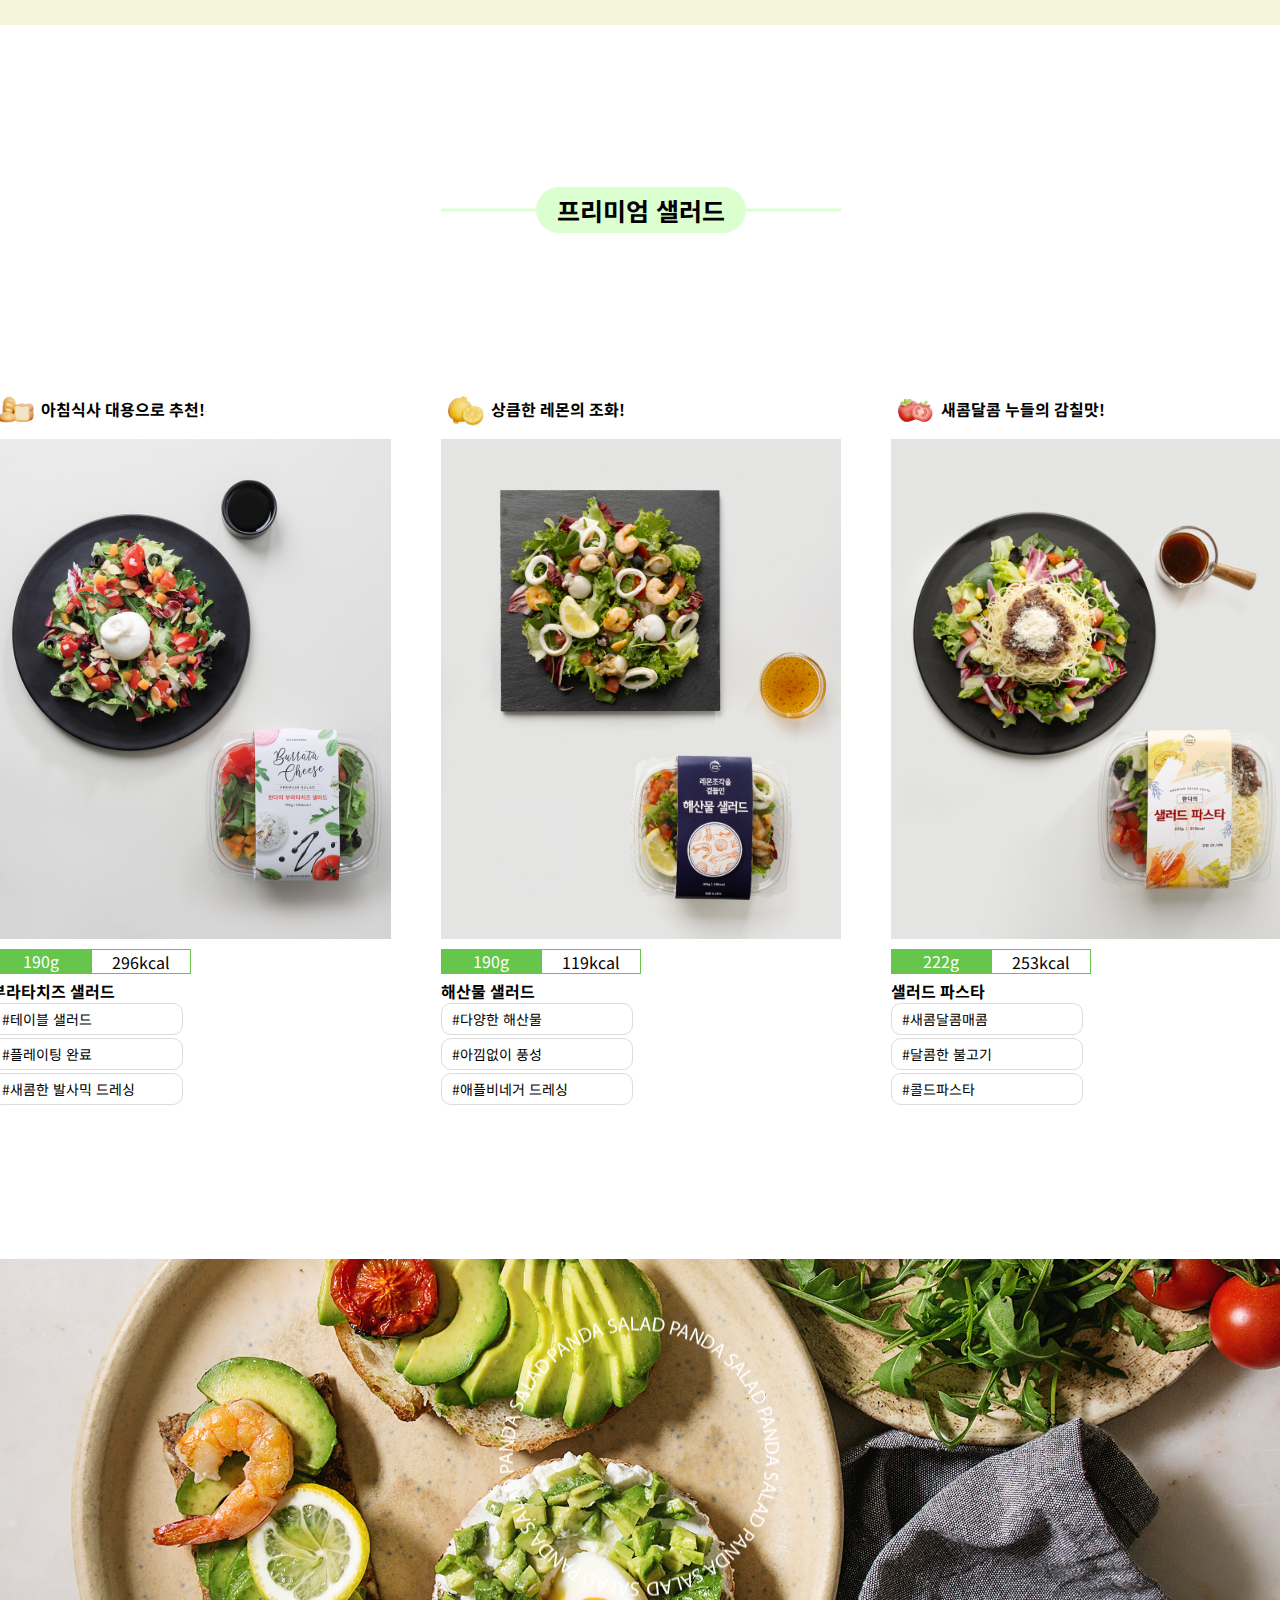
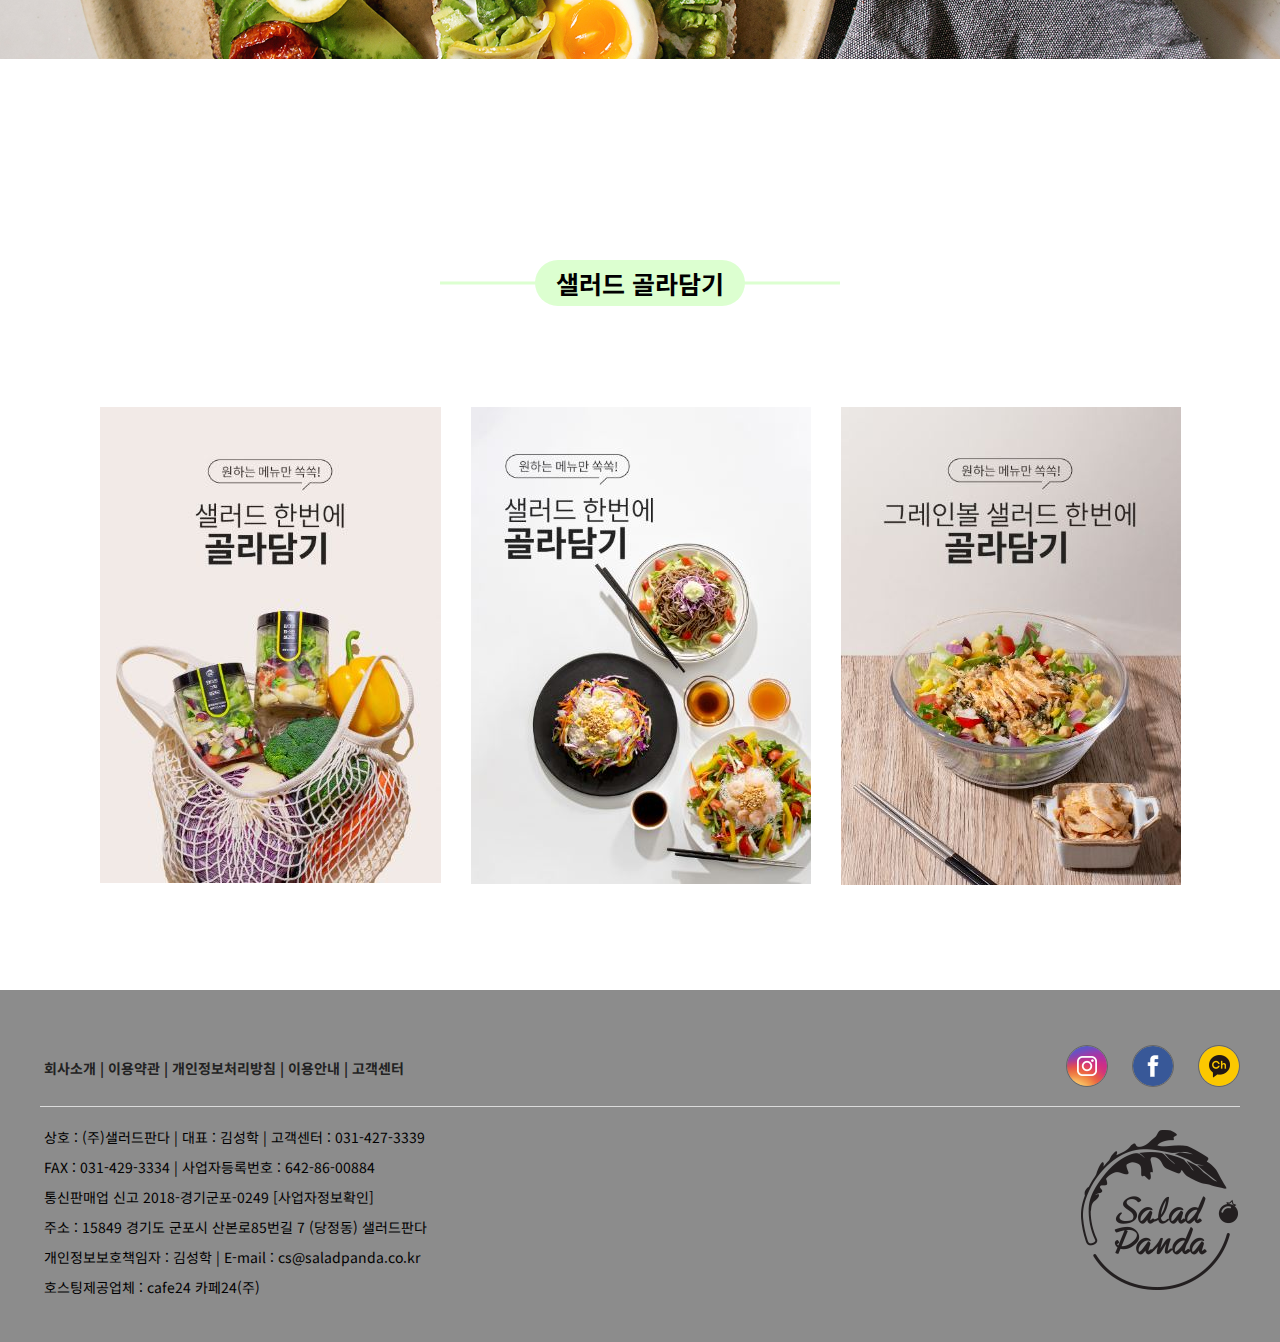
==== commit b5c795a1: "first commit" ====
--- a/subpage1.html
+++ b/subpage1.html
@@ -373,9 +373,9 @@
                             </ul>
                             <h4>부라타치즈 샐러드</h4>
                             <div class="con3_mdPickTxt2">
-                                <p># 테이블 샐러드</p>
-                                <p># 플레이팅 완료</p>
-                                <p># 새콤한 발사믹 드레싱</p>
+                                <p>#테이블 샐러드</p>
+                                <p>#플레이팅 완료</p>
+                                <p>#새콤한 발사믹 드레싱</p>
                             </div>
                         </div>
                         <div>
@@ -401,9 +401,9 @@
                             </ul>
                             <h4>해산물 샐러드</h4>
                             <div class="con3_mdPickTxt2">
-                                <p># 다양한 해산물</p>
-                                <p># 아낌없이 풍성</p>
-                                <p># 애플비네거 드레싱</p>
+                                <p>#다양한 해산물</p>
+                                <p>#아낌없이 풍성</p>
+                                <p>#애플비네거 드레싱</p>
                             </div>
                         </div>
                         <div>
@@ -429,9 +429,9 @@
                             </ul>
                             <h4>샐러드 파스타</h4>
                             <div class="con3_mdPickTxt2">
-                                <p># 새콤달콤매콤</p>
-                                <p># 달콤한 불고기</p>
-                                <p># 콜드파스타</p>
+                                <p>#새콤달콤매콤</p>
+                                <p>#달콤한 불고기</p>
+                                <p>#콜드파스타</p>
                             </div>
                         </div>
                     </div>
--- a/css/subpage1.css
+++ b/css/subpage1.css
@@ -260,7 +260,7 @@
         margin-bottom: 30px;
         display: flex;
         justify-content: center;
-        padding-left: 33px;
+        /* padding-left: px; */
         box-sizing: border-box;
         gap: 50px;
     }
@@ -346,7 +346,7 @@
         box-sizing: border-box;
     }
     .con2Txt li {
-        font-size: 16px;
+        font-size: 14px;
         font-weight: bold;
         /* border: 1px solid red; */
         text-align: center;
@@ -410,6 +410,7 @@
         font-size: 20px;
         text-align: center;
         margin: 100px auto;
+
         background-color: rgb(220, 255, 208);
         border-radius: 100px;
         padding: 5px;
@@ -434,6 +435,7 @@
         gap: 30px;
         padding: 0px 20px 0px 20px;
         box-sizing: border-box;
+        margin-top: -50px;
     }
 
     .con3_mdPick h3 {
@@ -487,9 +489,9 @@
         margin-top: 30px;
     }
     .con3_mdPickTxt2 p {
-        width: 150px;
+        width: 100%;
         line-height: 30px;
-        font-size: 11px;
+        font-size: 10px;
         /* text-align: center; */
         padding-left: 10px;
         border: 1px solid gainsboro;
